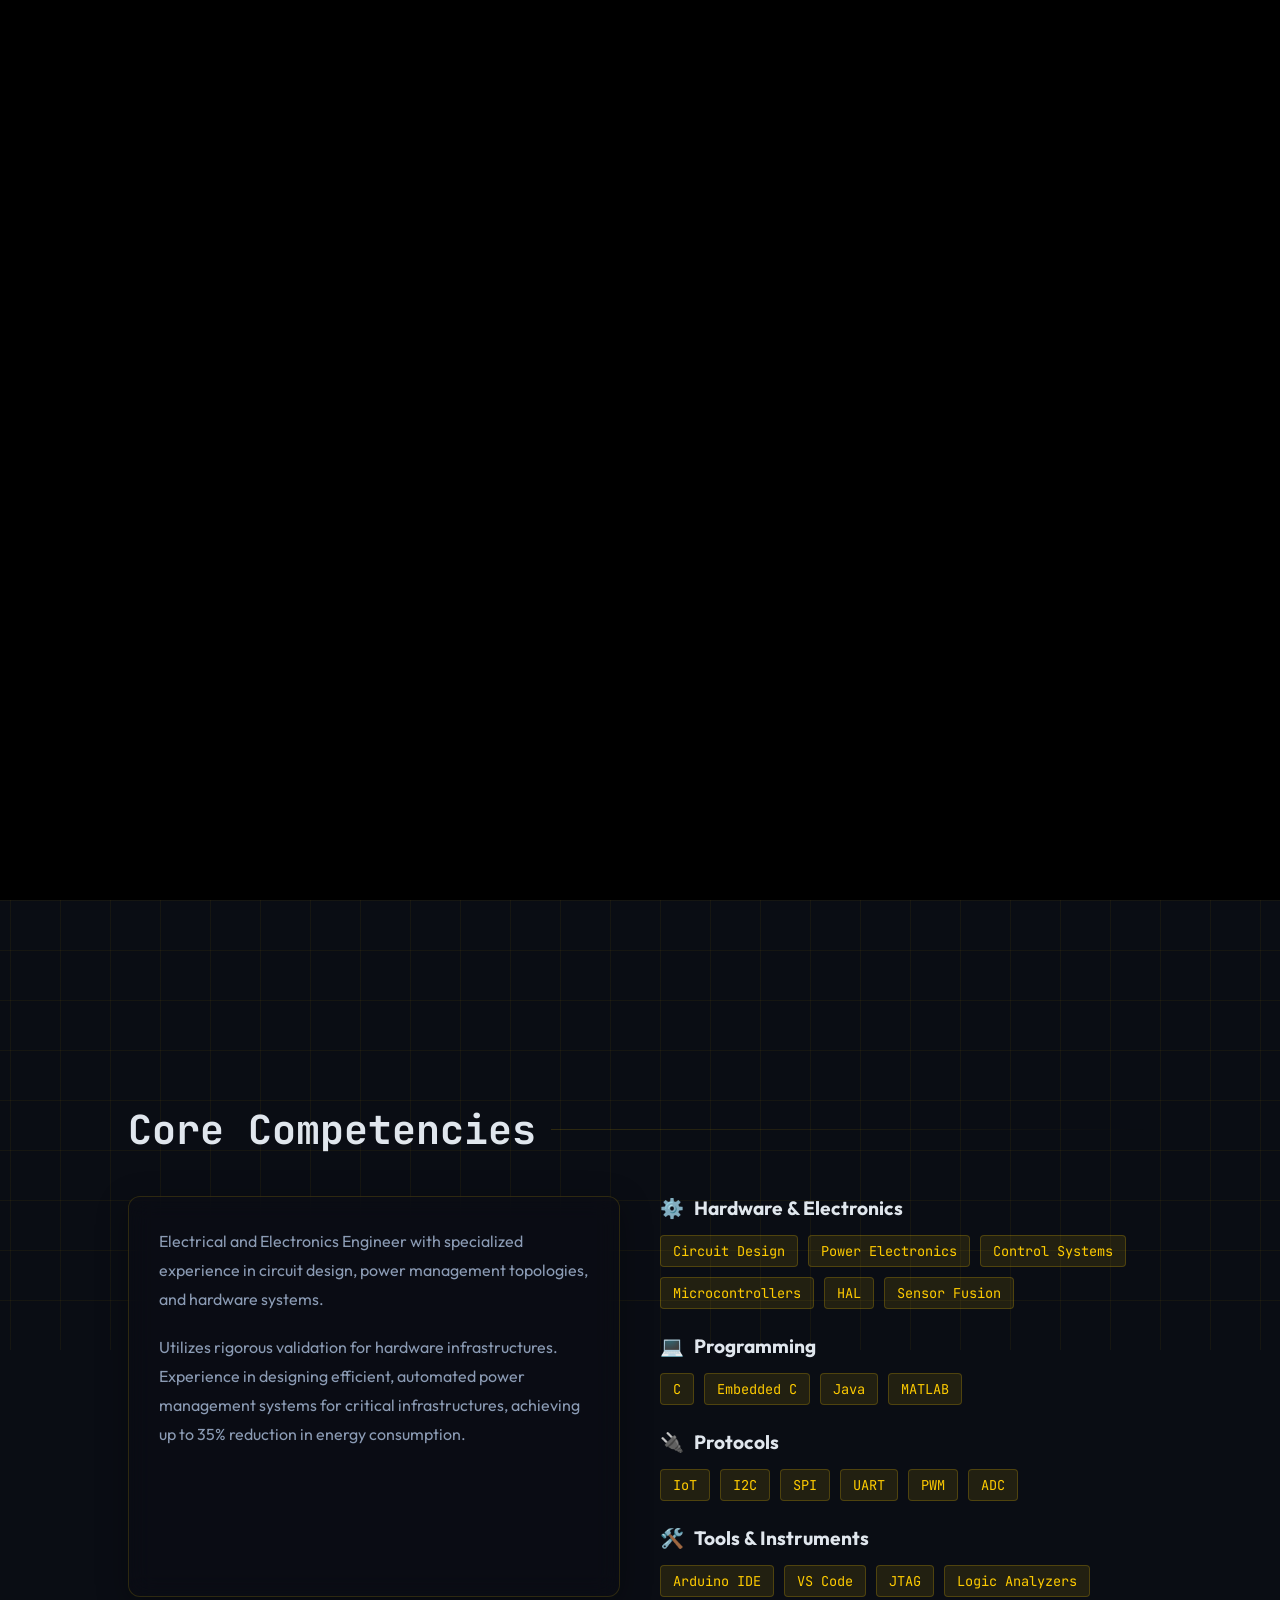
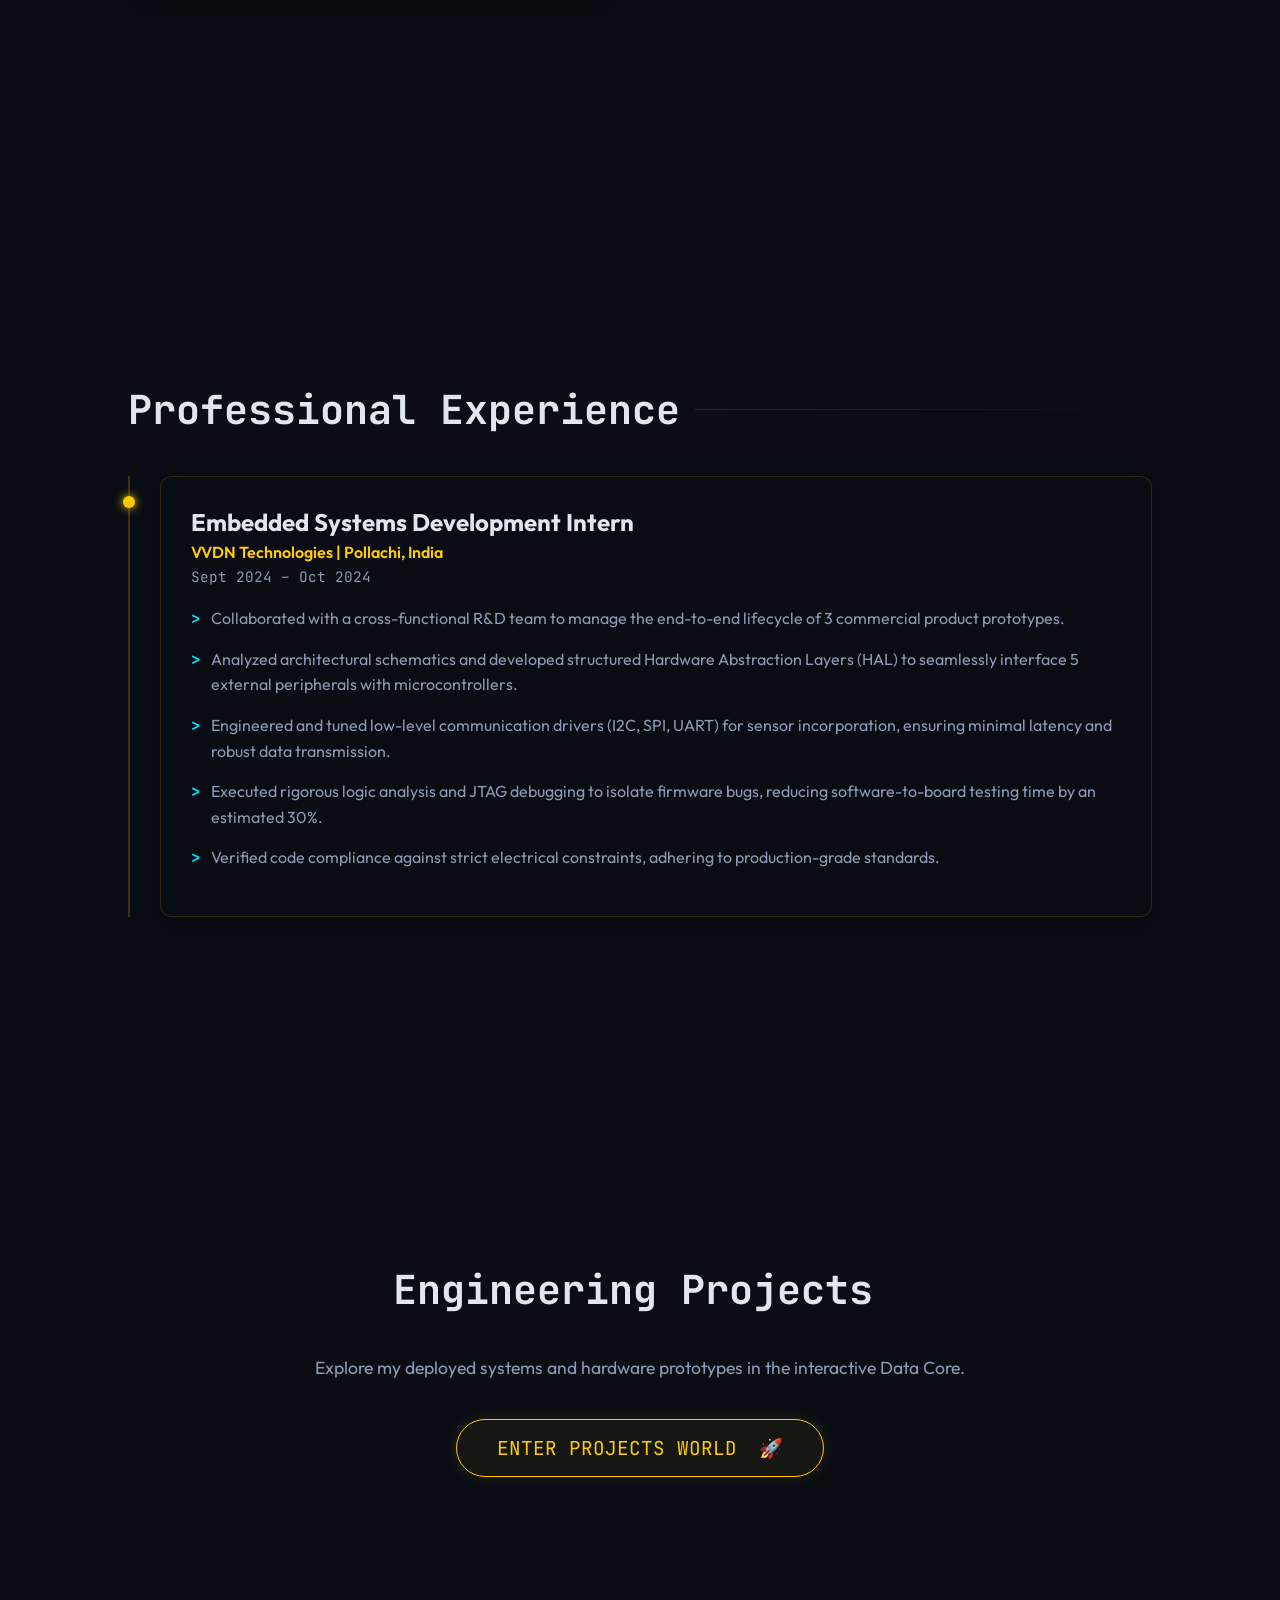
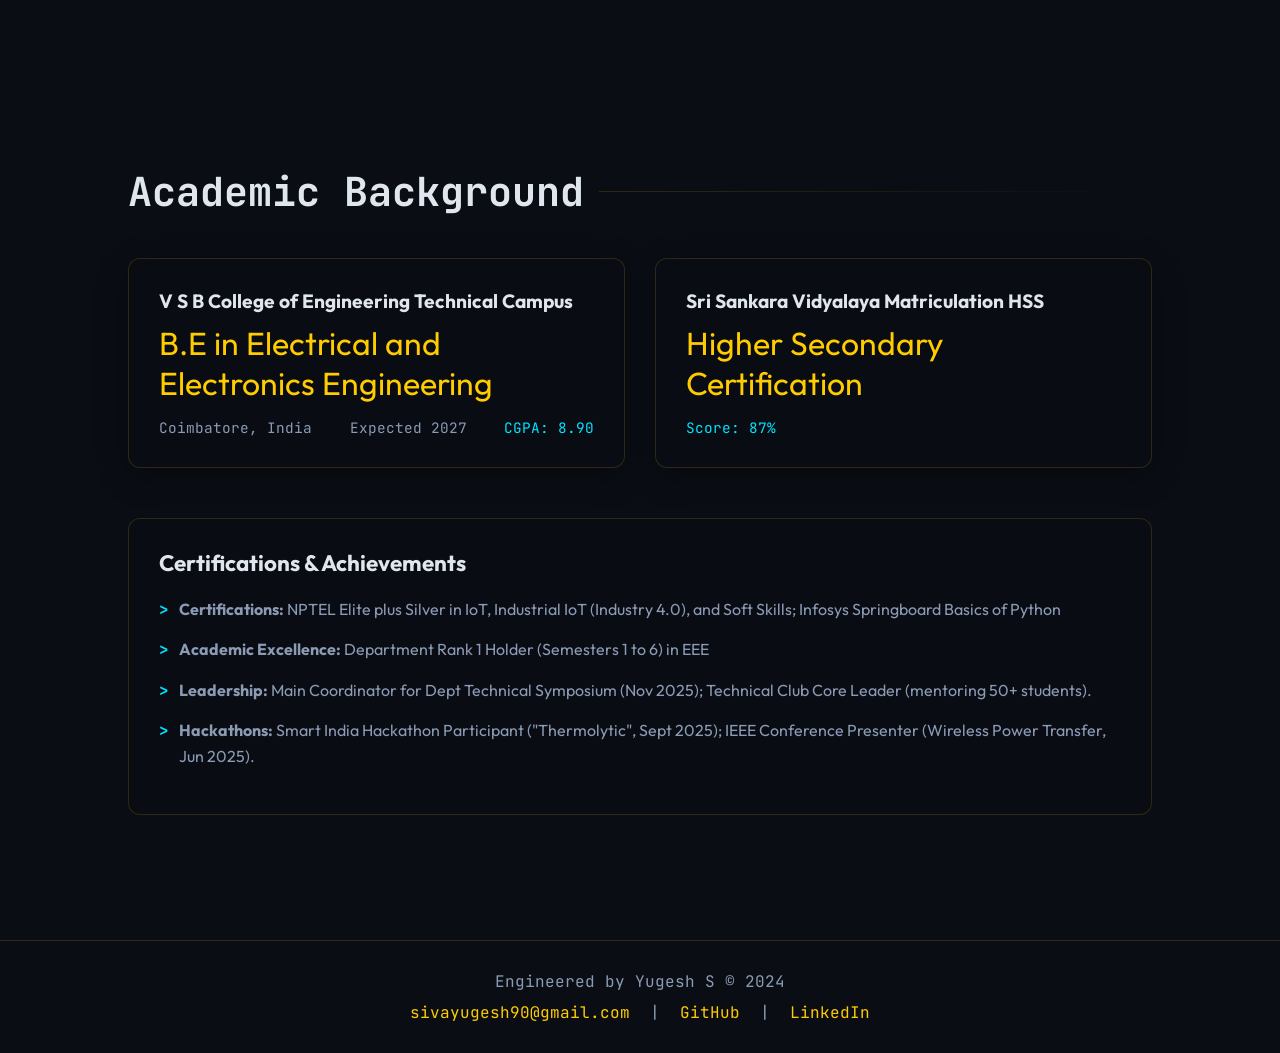
==== index.html @ d33f3fde "Add files via upload" ====
<!DOCTYPE html>
<html lang="en">
<head>
    <meta charset="UTF-8">
    <meta name="viewport" content="width=device-width, initial-scale=1.0">
    <title>Yugesh S | Electrical and Electronics Engineer</title>
    <meta name="description" content="Portfolio of Yugesh S, Electrical and Electronics Engineer specializing in power systems, hardware analysis, and sensor fusion.">
    <link rel="preconnect" href="https://fonts.googleapis.com">
    <link rel="preconnect" href="https://fonts.gstatic.com" crossorigin>
    <link href="https://fonts.googleapis.com/css2?family=Outfit:wght@300;400;600;800&family=JetBrains+Mono:wght@400;700&display=swap" rel="stylesheet">
    <link rel="stylesheet" href="styles.css">
</head>
<body>
    <!-- Cinematic Intro Sequence -->
    <div id="intro-overlay">
        <div class="crt-line"></div>
        <div class="crt-content">
            <div class="intro-glitch" data-text="YUGESH S">YUGESH S</div>
            <div class="intro-sub">ELECTRICAL & ELECTRONICS ENGINEER</div>
        </div>
        <div class="flash-bang"></div>
    </div>
    
    <!-- Quantum Spray Transition Canvas -->
    <canvas id="transition-canvas" style="position:fixed; top:0; left:0; width:100%; height:100%; z-index:999998; pointer-events:none; opacity:0; transition:opacity 0.5s ease;"></canvas>

    <!-- Projects World SPA (Hidden by default) -->
    <div id="projects-world" style="display: none; position: fixed; top: 0; left: 0; width: 100vw; height: 100vh; z-index: 999999; opacity: 0; transition: opacity 1s ease;">
        <a href="#" class="back-btn" id="return-btn">
            <svg width="24" height="24" viewBox="0 0 24 24" fill="none" stroke="currentColor" stroke-width="2" stroke-linecap="round" stroke-linejoin="round"><path d="M19 12H5M12 19l-7-7 7-7"/></svg>
            RETURN TO BASE
        </a>

        <h1 class="projects-world-title">DATA CORE</h1>

        <div class="carousel-container" id="projects-carousel">
            
            <!-- Project 1 -->
            <div class="glass-card carousel-item" data-tilt>
                <div class="project-content">
                    <div class="project-header">
                        <span class="project-date">Oct 2025</span>
                        <h3>Smart Stick and Glasses for Visually Impaired</h3>
                        <a href="https://github.com/Yugesh-S/Smart-Glasses-and-Stick-for-the-Visually-Impaired" target="_blank" class="repo-link">Access Database</a>
                    </div>
                    <p>A low-latency assistive mobility IoT system designed to eliminate physical navigation hazards.</p>
                    <ul class="terminal-list">
                        <li>Utilized ATmega328P microcontroller for core processing.</li>
                        <li>Configured 4 HC-SR04 ultrasonic sensors with haptic vibration networks via PWM.</li>
                        <li>Achieved 2cm-200cm detection range with &lt;50ms processing response.</li>
                    </ul>
                    <div class="project-tech">
                        <span>ATmega328P</span><span>IoT</span><span>PWM</span><span>HC-SR04</span>
                    </div>
                </div>
            </div>

            <!-- Project 2 -->
            <div class="glass-card carousel-item" data-tilt>
                <div class="project-content">
                    <div class="project-header">
                        <span class="project-date">Mar 2025</span>
                        <h3>Automated Environment-Responsive Street Lighting</h3>
                        <a href="https://github.com/Yugesh-S/LDR-based-Street-light" target="_blank" class="repo-link">Access Database</a>
                    </div>
                    <p>Intelligent power management framework mitigating municipal electrical waste.</p>
                    <ul class="terminal-list">
                        <li>Interfaced LDRs with onboard ADC for switching electromagnetic relays.</li>
                        <li>Eliminated static timer schedules, adapting to real-time ambient light.</li>
                        <li>Projected 35% reduction in grid power consumption by mitigating daytime standby drain.</li>
                    </ul>
                    <div class="project-tech">
                        <span>ADC</span><span>Relays</span><span>LDR</span><span>Power Mgmt</span>
                    </div>
                </div>
            </div>

            <!-- Project 3 -->
            <div class="glass-card carousel-item" data-tilt>
                <div class="project-content">
                    <div class="project-header">
                        <span class="project-date">Nov 2024</span>
                        <h3>Autonomous Fire Fighting Bot</h3>
                        <a href="https://github.com/Yugesh-S/Fire-Fighting-Bot" target="_blank" class="repo-link">Access Database</a>
                    </div>
                    <p>Safety-critical, autonomous mobile robotic vehicle optimized for immediate localized fire suppression.</p>
                    <ul class="terminal-list">
                        <li>Integrated IR flame tracking sensors and thermistors with L298N H-bridge.</li>
                        <li>Automated 5V DC water-pump system with a 95% navigation success rate.</li>
                        <li>Programmed path-correction algorithms for 5-second critical detection window.</li>
                    </ul>
                    <div class="project-tech">
                        <span>Sensor Fusion</span><span>IR Sensors</span><span>L298N</span><span>Robotics</span>
                    </div>
                </div>
            </div>

            <!-- Project 4 -->
            <div class="glass-card carousel-item" data-tilt>
                <div class="project-content">
                    <div class="project-header">
                        <span class="project-date">2024</span>
                        <h3>Line-Following Bot</h3>
                        <a href="https://github.com/Yugesh-S/Line-Following-Bot" target="_blank" class="repo-link">Access Database</a>
                    </div>
                    <p>An autonomous robot capable of detecting and following a line drawn on the floor using IR sensor arrays.</p>
                    <ul class="terminal-list">
                        <li>Processed IR sensor array data to maintain path alignment in real-time.</li>
                        <li>Integrated motor driver logic to control differential drive steering.</li>
                    </ul>
                    <div class="project-tech">
                        <span>IR Sensors</span><span>L298N</span><span>Robotics</span><span>Control Logic</span>
                    </div>
                </div>
            </div>

            <!-- Project 5 -->
            <div class="glass-card carousel-item" data-tilt>
                <div class="project-content">
                    <div class="project-header">
                        <span class="project-date">2024</span>
                        <h3>Smart Irrigation System</h3>
                        <a href="https://github.com/Yugesh-S/Smart-Irrigation-System" target="_blank" class="repo-link">Access Database</a>
                    </div>
                    <p>An automated irrigation system that monitors soil moisture and controls water flow to optimize yield.</p>
                    <ul class="terminal-list">
                        <li>Interfaced soil moisture sensors with microcontrollers for data logging.</li>
                        <li>Automated water pump actuation via relays based on threshold logic.</li>
                    </ul>
                    <div class="project-tech">
                        <span>IoT</span><span>Soil Moisture</span><span>Relays</span><span>Automation</span>
                    </div>
                </div>
            </div>

        </div>

        <div class="scroll-indicator-projects">
            <span class="glitch-text-small">SCROLL TO BROWSE</span>
            <div class="mouse-icon">
                <div class="wheel-icon"></div>
            </div>
        </div>
    </div>

    <div class="cursor-glow"></div>
    
    <!-- Dynamic Background Grid & Particles -->
        <div class="bg-grid"></div>
        <canvas id="particle-canvas" class="hide-initially"></canvas>

    <!-- Scroll Progress Circuit Line -->
    <svg class="scroll-circuit" viewBox="0 0 100 1000" preserveAspectRatio="none">
        <path id="circuit-path" d="M 50,0 L 50,150 L 80,180 L 80,300 L 20,360 L 20,500 L 80,560 L 80,750 L 50,780 L 50,1000" />
    </svg>

    <nav class="navbar hide-initially">
        <div class="nav-logo">YS</div>
        <div class="nav-links">
            <a href="#hero" class="nav-link active">Home</a>
            <a href="#about" class="nav-link">About</a>
            <a href="#experience" class="nav-link">Experience</a>
            <a href="projects.html" class="nav-link" id="projects-nav-link">Projects</a>
            <a href="#education" class="nav-link">Education</a>
        </div>
    </nav>

    <main id="scroll-container">
        <!-- Hero Section -->
        <section id="hero" class="section hero-section">
            <div class="hero-content hide-initially">
                <div class="status-badge"><span class="pulse"></span> Grid Synchronized</div>
                <h1 class="glitch-text" data-text="YUGESH S">YUGESH S</h1>
                <h2 class="subtitle type-wrap">Electrical and Electronics Engineer</h2>
                <p class="hero-desc">Specializing in circuit design, power electronics, control systems, and automated hardware infrastructures.</p>
                <div class="hero-cta">
                    <button class="btn btn-primary" id="contact-btn" data-email="sivayugesh90@gmail.com">Copy Email Address</button>
                    <div class="social-links">
                        <a href="https://www.linkedin.com/in/yugesh-s-5b5b79280/" target="_blank" class="icon-link" aria-label="LinkedIn">
                            <svg viewBox="0 0 24 24" fill="currentColor"><path d="M19 0h-14c-2.761 0-5 2.239-5 5v14c0 2.761 2.239 5 5 5h14c2.762 0 5-2.239 5-5v-14c0-2.761-2.238-5-5-5zm-11 19h-3v-11h3v11zm-1.5-12.268c-.966 0-1.75-.79-1.75-1.764s.784-1.764 1.75-1.764 1.75.79 1.75 1.764-.783 1.764-1.75 1.764zm13.5 12.268h-3v-5.604c0-3.368-4-3.113-4 0v5.604h-3v-11h3v1.765c1.396-2.586 7-2.777 7 2.476v6.759z"/></svg>
                        </a>
                        <a href="https://github.com/Yugesh-S" target="_blank" class="icon-link" aria-label="GitHub">
                            <svg viewBox="0 0 24 24" fill="currentColor"><path d="M12 0c-6.626 0-12 5.373-12 12 0 5.302 3.438 9.8 8.207 11.387.599.111.793-.261.793-.577v-2.234c-3.338.726-4.033-1.416-4.033-1.416-.546-1.387-1.333-1.756-1.333-1.756-1.089-.745.083-.729.083-.729 1.205.084 1.839 1.237 1.839 1.237 1.07 1.834 2.807 1.304 3.492.997.107-.775.418-1.305.762-1.604-2.665-.305-5.467-1.334-5.467-5.931 0-1.311.469-2.381 1.236-3.221-.124-.303-.535-1.524.117-3.176 0 0 1.008-.322 3.301 1.23.957-.266 1.983-.399 3.003-.404 1.02.005 2.047.138 3.006.404 2.291-1.552 3.297-1.23 3.297-1.23.653 1.653.242 2.874.118 3.176.77.84 1.235 1.911 1.235 3.221 0 4.609-2.807 5.624-5.479 5.921.43.372.823 1.102.823 2.222v3.293c0 .319.192.694.801.576 4.765-1.589 8.199-6.086 8.199-11.386 0-6.627-5.373-12-12-12z"/></svg>
                        </a>
                    </div>
                </div>
            </div>
        </section>

        <!-- About & Skills Section -->
        <section id="about" class="section">
            <h2 class="section-title reveal">Core Competencies</h2>
            <div class="about-grid">
                <div class="glass-card about-text reveal">
                    <p>Electrical and Electronics Engineer with specialized experience in circuit design, power management topologies, and hardware systems.</p>
                    <p>Utilizes rigorous validation for hardware infrastructures. Experience in designing efficient, automated power management systems for critical infrastructures, achieving up to 35% reduction in energy consumption.</p>
                </div>
                
                <div class="skills-container reveal">
                    <div class="skill-category">
                        <h3><span class="icon">⚙️</span> Hardware & Electronics</h3>
                        <div class="tags">
                            <span>Circuit Design</span><span>Power Electronics</span><span>Control Systems</span><span>Microcontrollers</span><span>HAL</span><span>Sensor Fusion</span>
                        </div>
                    </div>
                    <div class="skill-category">
                        <h3><span class="icon">💻</span> Programming</h3>
                        <div class="tags">
                            <span>C</span><span>Embedded C</span><span>Java</span><span>MATLAB</span>
                        </div>
                    </div>
                    <div class="skill-category">
                        <h3><span class="icon">🔌</span> Protocols</h3>
                        <div class="tags">
                            <span>IoT</span><span>I2C</span><span>SPI</span><span>UART</span><span>PWM</span><span>ADC</span>
                        </div>
                    </div>
                    <div class="skill-category">
                        <h3><span class="icon">🛠️</span> Tools & Instruments</h3>
                        <div class="tags">
                            <span>Arduino IDE</span><span>VS Code</span><span>JTAG</span><span>Logic Analyzers</span>
                        </div>
                    </div>
                </div>
            </div>
        </section>

        <!-- Experience Section -->
        <section id="experience" class="section">
            <h2 class="section-title reveal">Professional Experience</h2>
            <div class="timeline reveal">
                <div class="timeline-item">
                    <div class="timeline-dot"></div>
                    <div class="glass-card experience-card">
                        <div class="exp-header">
                            <h3>Embedded Systems Development Intern</h3>
                            <span class="company">VVDN Technologies | Pollachi, India</span>
                            <span class="date">Sept 2024 – Oct 2024</span>
                        </div>
                        <ul class="terminal-list">
                            <li>Collaborated with a cross-functional R&D team to manage the end-to-end lifecycle of 3 commercial product prototypes.</li>
                            <li>Analyzed architectural schematics and developed structured Hardware Abstraction Layers (HAL) to seamlessly interface 5 external peripherals with microcontrollers.</li>
                            <li>Engineered and tuned low-level communication drivers (I2C, SPI, UART) for sensor incorporation, ensuring minimal latency and robust data transmission.</li>
                            <li>Executed rigorous logic analysis and JTAG debugging to isolate firmware bugs, reducing software-to-board testing time by an estimated 30%.</li>
                            <li>Verified code compliance against strict electrical constraints, adhering to production-grade standards.</li>
                        </ul>
                    </div>
                </div>
            </div>
        </section>

        <!-- Portal to Projects -->
        <section id="projects-portal" class="section" style="align-items: center; text-align: center; min-height: 60vh;">
            <h2 class="section-title reveal" style="justify-content: center;">Engineering Projects</h2>
            <p class="reveal" style="color: var(--text-secondary); margin-bottom: 40px; font-size: 1.1rem;">
                Explore my deployed systems and hardware prototypes in the interactive Data Core.
            </p>
            <a href="projects.html" class="btn-primary reveal enter-world-btn" style="font-size: 1.2rem; padding: 15px 40px; border-radius: 50px;">
                ENTER PROJECTS WORLD <span style="margin-left: 10px;">🚀</span>
            </a>
        </section>

        <!-- Education Section -->
        <section id="education" class="section">
            <h2 class="section-title reveal">Academic Background</h2>
            <div class="education-container reveal">
                
                <div class="glass-card edu-card">
                    <h3>V S B College of Engineering Technical Campus</h3>
                    <p class="subtitle">B.E in Electrical and Electronics Engineering</p>
                    <div class="edu-meta">
                        <span>Coimbatore, India</span>
                        <span>Expected 2027</span>
                        <span class="highlight">CGPA: 8.90</span>
                    </div>
                </div>

                <div class="glass-card edu-card">
                    <h3>Sri Sankara Vidyalaya Matriculation HSS</h3>
                    <p class="subtitle">Higher Secondary Certification</p>
                    <div class="edu-meta">
                        <span class="highlight">Score: 87%</span>
                    </div>
                </div>

                <div class="achievements mt-4">
                    <h3>Certifications & Achievements</h3>
                    <ul class="terminal-list">
                        <li><strong>Certifications:</strong> NPTEL Elite plus Silver in IoT, Industrial IoT (Industry 4.0), and Soft Skills; Infosys Springboard Basics of Python</li>
                        <li><strong>Academic Excellence:</strong> Department Rank 1 Holder (Semesters 1 to 6) in EEE</li>
                        <li><strong>Leadership:</strong> Main Coordinator for Dept Technical Symposium (Nov 2025); Technical Club Core Leader (mentoring 50+ students).</li>
                        <li><strong>Hackathons:</strong> Smart India Hackathon Participant ("Thermolytic", Sept 2025); IEEE Conference Presenter (Wireless Power Transfer, Jun 2025).</li>
                    </ul>
                </div>
            </div>
        </section>
        
        <footer>
            <p>Engineered by Yugesh S &copy; 2024</p>
            <div class="footer-links">
                <a href="mailto:sivayugesh90@gmail.com" class="email-link">sivayugesh90@gmail.com</a> | 
                <a href="https://github.com/Yugesh-S" target="_blank">GitHub</a> | 
                <a href="https://www.linkedin.com/in/yugesh-s-5b5b79280/" target="_blank">LinkedIn</a>
            </div>
        </footer>
    </main>
    <script src="script.js"></script>
</body>
</html>
---- styles.css ----
:root {
    --bg-color: #0a0d14;
    --text-primary: #e0e6ed;
    --text-secondary: #8b9bb4;
    --accent-cyan: #ffcc00; /* High Voltage Yellow */
    --accent-green: #00e5ff; /* Electric Arc Blue */
    --glass-bg: rgba(10, 13, 20, 0.6);
    --glass-border: rgba(255, 204, 0, 0.15);
    
    --font-main: 'Outfit', sans-serif;
    --font-mono: 'JetBrains Mono', monospace;
}

/* Cinematic CRT/Flash Intro */

#intro-overlay {
    position: fixed;
    top: 0;
    left: 0;
    width: 100%;
    height: 100vh;
    background-color: #000;
    z-index: 10000;
    display: flex;
    justify-content: center;
    align-items: center;
    overflow: hidden;
}

.crt-line {
    position: absolute;
    width: 2px;
    height: 0%;
    background: var(--accent-cyan);
    box-shadow: 0 0 20px var(--accent-cyan);
    animation: drawLine 0.7s cubic-bezier(0.8, 0, 0.2, 1) forwards;
}

@keyframes drawLine {
    0% { height: 0%; opacity: 1; }
    50% { height: 100%; opacity: 1; transform: scaleY(1); }
    100% { height: 100%; opacity: 0; transform: scaleX(800); }
}

.crt-content {
    opacity: 0;
    text-align: center;
    animation: revealContent 0.1s 0.65s forwards;
}

@keyframes revealContent {
    to { opacity: 1; }
}

.intro-glitch {
    font-family: var(--font-mono);
    font-size: 5rem;
    font-weight: 800;
    color: var(--text-primary);
    position: relative;
    letter-spacing: 5px;
    text-shadow: 2px 0 var(--accent-cyan), -2px 0 var(--accent-green);
    animation: cinematicExpand 1.5s 1.5s forwards;
}

.intro-sub {
    font-family: var(--font-mono);
    color: var(--accent-green);
    margin-top: 15px;
    letter-spacing: 5px;
    font-size: 1.2rem;
    animation: cinematicExpandSub 1.5s 1.5s forwards;
}

@keyframes cinematicExpand {
    to { letter-spacing: 60px; opacity: 0; filter: blur(20px); transform: scale(2); }
}

@keyframes cinematicExpandSub {
    to { letter-spacing: 20px; opacity: 0; filter: blur(10px); }
}

.flash-bang {
    position: absolute;
    top: 0;
    left: 0;
    width: 100%;
    height: 100%;
    background: #fff;
    opacity: 0;
    pointer-events: none;
    animation: flashBang 1.5s 2.7s forwards;
}

@keyframes flashBang {
    0% { opacity: 0; }
    15% { opacity: 1; }
    100% { opacity: 0; }
}

/* Staggered Entry for elements */
.hide-initially {
    opacity: 0;
    transform: translateY(20px);
}

.nav-enter {
    animation: dropDown 1s cubic-bezier(0.16, 1, 0.3, 1) forwards;
}

.hero-enter {
    animation: fadeUp 1.2s cubic-bezier(0.16, 1, 0.3, 1) 0.3s forwards;
}

.canvas-enter {
    animation: fadeIn 2s ease forwards;
}

@keyframes dropDown {
    from { opacity: 0; transform: translate(-50%, -30px); }
    to { opacity: 1; transform: translate(-50%, 0); }
}

@keyframes fadeUp {
    from { opacity: 0; transform: translateY(30px); }
    to { opacity: 1; transform: translateY(0); }
}

@keyframes fadeIn {
    from { opacity: 0; transform: translateY(20px); }
    to { opacity: 1; transform: translateY(0); }
}

/* Space Zoom Transition */
body.entering-space {
    overflow: hidden;
}

#particle-canvas.zoom-in {
    transform-origin: center center;
    animation: constellationZoom 1.5s cubic-bezier(0.7, 0, 0.1, 1) forwards;
}

#scroll-container.fade-out {
    animation: fadeContent 0.5s ease forwards;
}

@keyframes constellationZoom {
    0% { transform: scale(1); opacity: 1; }
    50% { opacity: 1; }
    100% { transform: scale(30); opacity: 0; }
}

@keyframes fadeContent {
    to { opacity: 0; filter: blur(20px); transform: scale(0.9); }
}

* {
    margin: 0;
    padding: 0;
    box-sizing: border-box;
}

html {
    scroll-behavior: smooth;
    background-color: var(--bg-color);
    color: var(--text-primary);
    font-family: var(--font-main);
    overflow-x: hidden;
}

body {
    overflow-x: hidden;
    position: relative;
}

/* Custom Cursor */
.cursor-glow {
    position: fixed;
    top: 0;
    left: 0;
    width: 400px;
    height: 400px;
    background: radial-gradient(circle, rgba(255, 204, 0, 0.15) 0%, rgba(0,0,0,0) 70%);
    border-radius: 50%;
    transform: translate(-50%, -50%);
    pointer-events: none;
    z-index: 9999;
    transition: width 0.3s, height 0.3s;
}

.mouse-spark {
    position: fixed;
    width: 3px;
    height: 3px;
    background: var(--accent-cyan);
    border-radius: 50%;
    pointer-events: none;
    z-index: 9998;
    box-shadow: 0 0 10px var(--accent-cyan);
    animation: sparkFade 0.6s ease-out forwards;
}

@keyframes sparkFade {
    0% { opacity: 1; transform: scale(1) translate(0, 0); }
    100% { opacity: 0; transform: scale(0) translate(calc(var(--rx, 0) * 30px), calc(var(--ry, 0) * 30px)); }
}

/* Background Grid & Particles */
.bg-grid {
    position: fixed;
    top: -50%;
    left: -50%;
    width: 200%;
    height: 200%;
    background-image: 
        linear-gradient(rgba(255, 204, 0, 0.05) 1px, transparent 1px),
        linear-gradient(90deg, rgba(255, 204, 0, 0.05) 1px, transparent 1px);
    background-size: 50px 50px;
    z-index: -2;
    pointer-events: none;
    transform-origin: center;
}

#particle-canvas {
    position: fixed;
    top: 0;
    left: 0;
    width: 100%;
    height: 100%;
    z-index: -1;
    pointer-events: none;
}

/* Scroll Circuit */
.scroll-circuit {
    position: fixed;
    top: 0;
    left: 20px;
    width: 100px;
    height: 100vh;
    z-index: 10;
    pointer-events: none;
    opacity: 0.5;
}

#circuit-path {
    fill: none;
    stroke: var(--accent-cyan);
    stroke-width: 2;
    stroke-linecap: square;
    filter: drop-shadow(0 0 5px var(--accent-cyan));
    /* Stroke dash array/offset managed by JS */
}

/* Navigation */
.navbar {
    position: fixed;
    top: 20px;
    left: 50%;
    transform: translateX(-50%);
    width: max-content;
    padding: 12px 30px;
    display: flex;
    align-items: center;
    gap: 50px;
    z-index: 100;
    background: var(--glass-bg);
    backdrop-filter: blur(15px);
    -webkit-backdrop-filter: blur(15px);
    border: 1px solid var(--glass-border);
    border-radius: 50px;
    box-shadow: 0 10px 30px rgba(0, 0, 0, 0.5);
}

.nav-logo {
    font-family: var(--font-mono);
    font-weight: 700;
    font-size: 1.5rem;
    color: var(--accent-cyan);
    text-shadow: 0 0 10px rgba(255, 204, 0, 0.5);
    letter-spacing: 2px;
}

.nav-links {
    display: flex;
    gap: 15px;
}

.nav-link {
    color: var(--text-secondary);
    text-decoration: none;
    font-family: var(--font-mono);
    font-size: 0.9rem;
    transition: all 0.3s ease;
    padding: 8px 16px;
    border-radius: 20px;
}

.nav-link:hover, .nav-link.active {
    color: #000;
    background-color: var(--accent-cyan);
    text-shadow: none;
    box-shadow: 0 0 15px rgba(255, 204, 0, 0.4);
}

/* Sections */
.section {
    min-height: 100vh;
    padding: 100px 10%;
    display: flex;
    flex-direction: column;
    justify-content: center;
    position: relative;
    z-index: 1;
}

.section-title {
    font-family: var(--font-mono);
    font-size: 2.5rem;
    color: var(--text-primary);
    margin-bottom: 40px;
    display: flex;
    align-items: center;
    gap: 15px;
}

.section-title::after {
    content: '';
    flex: 1;
    height: 1px;
    background: linear-gradient(90deg, var(--glass-border), transparent);
}

/* Hero */
.hero-section {
    padding-top: 150px;
}

.status-badge {
    display: inline-flex;
    align-items: center;
    gap: 10px;
    font-family: var(--font-mono);
    font-size: 0.85rem;
    color: var(--accent-green);
    background: rgba(0, 229, 255, 0.1);
    padding: 5px 15px;
    border-radius: 20px;
    border: 1px solid rgba(0, 229, 255, 0.3);
    margin-bottom: 20px;
}

.icon-link {
    color: var(--accent-cyan);
    width: 40px;
    height: 40px;
    display: inline-flex;
    align-items: center;
    justify-content: center;
    border-radius: 50%;
    border: 1px solid rgba(255, 204, 0, 0.2);
    transition: all 0.3s cubic-bezier(0.2, 0.8, 0.2, 1);
}

.pulse {
    width: 8px;
    height: 8px;
    background-color: var(--accent-green);
    border-radius: 50%;
    box-shadow: 0 0 10px var(--accent-green);
    animation: pulse-anim 1.5s infinite;
}

@keyframes pulse-anim {
    0% { transform: scale(1); opacity: 1; }
    50% { transform: scale(1.5); opacity: 0.5; }
    100% { transform: scale(1); opacity: 1; }
}

.glitch-text {
    font-size: 5rem;
    font-weight: 800;
    margin-bottom: 10px;
    position: relative;
    color: var(--text-primary);
}

/* simple glitch on hover */
.glitch-text:hover {
    animation: glitch-skew 0.3s cubic-bezier(0.25, 0.46, 0.45, 0.94) both infinite;
}

.subtitle {
    font-size: 2rem;
    color: var(--text-secondary);
    margin-bottom: 20px;
}

.hero-desc {
    max-width: 600px;
    font-size: 1.1rem;
    line-height: 1.6;
    margin-bottom: 40px;
    color: var(--text-secondary);
}

.hero-cta {
    display: flex;
    align-items: center;
    gap: 30px;
}

.btn-primary {
    display: inline-block;
    padding: 15px 30px;
    font-family: var(--font-mono);
    font-size: 1rem;
    color: var(--accent-cyan);
    text-decoration: none;
    background: rgba(255, 204, 0, 0.05);
    border: 1px solid var(--accent-cyan);
    position: relative;
    overflow: hidden;
    transition: all 0.3s cubic-bezier(0.2, 0.8, 0.2, 1);
    box-shadow: 0 0 15px rgba(255, 204, 0, 0.1);
}

.btn-primary:hover {
    background: rgba(255, 204, 0, 0.2);
    box-shadow: 0 0 25px rgba(255, 204, 0, 0.4);
    text-shadow: 0 0 5px var(--accent-cyan);
}

.social-links {
    display: flex;
    gap: 20px;
}

.icon-link {
    color: var(--text-secondary);
    width: 30px;
    height: 30px;
    transition: color 0.3s, transform 0.3s, filter 0.3s;
}

.icon-link:hover {
    color: var(--accent-cyan);
    transform: translateY(-3px);
    filter: drop-shadow(0 0 8px var(--accent-cyan));
}

/* Glass Card Global */
.glass-card {
    background: var(--glass-bg);
    backdrop-filter: blur(12px);
    border: 1px solid var(--glass-border);
    padding: 30px;
    border-radius: 12px;
    box-shadow: 0 8px 32px rgba(0, 0, 0, 0.3);
    transition: transform 0.3s, border-color 0.3s, box-shadow 0.3s;
}

.glass-card:hover {
    border-color: rgba(255, 204, 0, 0.4);
    box-shadow: 0 8px 32px rgba(255, 204, 0, 0.1);
    transform: translateY(-5px);
}

/* Terminal List style */
.terminal-list {
    list-style: none;
    padding-left: 20px;
}

.terminal-list li {
    position: relative;
    margin-bottom: 15px;
    line-height: 1.6;
    color: var(--text-secondary);
}

.terminal-list li::before {
    content: '>';
    position: absolute;
    left: -20px;
    color: var(--accent-green);
    font-family: var(--font-mono);
    font-weight: bold;
}

.terminal-list.small li {
    font-size: 0.95rem;
    margin-bottom: 10px;
}

/* About Section */
.about-grid {
    display: grid;
    grid-template-columns: 1fr 1fr;
    gap: 40px;
}

.about-text p {
    margin-bottom: 20px;
    line-height: 1.8;
    color: var(--text-secondary);
}

.skills-container {
    display: flex;
    flex-direction: column;
    gap: 25px;
}

.skill-category h3 {
    font-size: 1.2rem;
    margin-bottom: 15px;
    color: var(--text-primary);
    display: flex;
    align-items: center;
    gap: 10px;
}

.tags {
    display: flex;
    flex-wrap: wrap;
    gap: 10px;
}

.tags span {
    font-family: var(--font-mono);
    font-size: 0.85rem;
    padding: 6px 12px;
    background: rgba(255, 204, 0, 0.1);
    border: 1px solid rgba(255, 204, 0, 0.2);
    border-radius: 4px;
    color: var(--accent-cyan);
}

/* Experience */
.timeline {
    position: relative;
    padding-left: 30px;
    border-left: 2px solid rgba(255, 204, 0, 0.2);
}

.timeline-item {
    position: relative;
}

.timeline-dot {
    position: absolute;
    left: -37px;
    top: 20px;
    width: 12px;
    height: 12px;
    background: var(--accent-cyan);
    border-radius: 50%;
    box-shadow: 0 0 10px var(--accent-cyan);
}

.exp-header {
    margin-bottom: 20px;
}

.exp-header h3 {
    font-size: 1.5rem;
    color: var(--text-primary);
}

.exp-header .company {
    display: block;
    color: var(--accent-cyan);
    font-weight: 600;
    margin-top: 5px;
}

.exp-header .date {
    display: block;
    font-family: var(--font-mono);
    font-size: 0.9rem;
    color: var(--text-secondary);
    margin-top: 5px;
}

/* Projects */
.projects-grid {
    display: grid;
    grid-template-columns: repeat(auto-fit, minmax(300px, 1fr));
    gap: 30px;
}

.project-card {
    display: flex;
    flex-direction: column;
    justify-content: space-between;
    transform-style: preserve-3d;
    perspective: 1000px;
}

.project-header {
    margin-bottom: 15px;
}

.project-header h3 {
    font-size: 1.3rem;
    margin-bottom: 5px;
    color: var(--text-primary);
    transform: translateZ(20px);
}

.project-date {
    font-family: var(--font-mono);
    font-size: 0.85rem;
    color: var(--accent-cyan);
    display: block;
    margin-bottom: 5px;
    transform: translateZ(10px);
}

.repo-link {
    font-family: var(--font-mono);
    font-size: 0.8rem;
    color: var(--accent-green);
    text-decoration: none;
    border: 1px solid var(--accent-green);
    padding: 2px 6px;
    border-radius: 4px;
    display: inline-block;
    transition: 0.3s;
    transform: translateZ(15px);
}

.repo-link:hover {
    background: rgba(0, 229, 255, 0.1);
    box-shadow: 0 0 10px rgba(0, 229, 255, 0.3);
}

.project-content p {
    color: var(--text-secondary);
    margin-bottom: 15px;
    font-size: 0.95rem;
    transform: translateZ(15px);
}

.project-tech {
    display: flex;
    flex-wrap: wrap;
    gap: 8px;
    margin-top: 20px;
    transform: translateZ(10px);
}

.project-tech span {
    font-family: var(--font-mono);
    font-size: 0.8rem;
    color: var(--accent-green);
    background: rgba(0, 229, 255, 0.05);
    padding: 4px 8px;
    border-radius: 4px;
}

/* Education */
.education-container {
    display: grid;
    grid-template-columns: 1fr 1fr;
    gap: 30px;
}

.edu-card h3 {
    font-size: 1.2rem;
    color: var(--text-primary);
    margin-bottom: 10px;
}

.edu-card .subtitle {
    color: var(--accent-cyan);
    margin-bottom: 15px;
}

.edu-meta {
    display: flex;
    justify-content: space-between;
    font-family: var(--font-mono);
    font-size: 0.9rem;
    color: var(--text-secondary);
}

.edu-meta .highlight {
    color: var(--accent-green);
}

.achievements {
    grid-column: 1 / -1;
    background: var(--glass-bg);
    border: 1px solid var(--glass-border);
    padding: 30px;
    border-radius: 12px;
}

.achievements h3 {
    font-size: 1.4rem;
    margin-bottom: 20px;
    color: var(--text-primary);
}

.mt-4 {
    margin-top: 20px;
}

/* Reveal Animations */
.reveal {
    opacity: 0;
    transform: translateY(40px) scale(0.95);
    filter: blur(10px);
    transition: opacity 0.8s cubic-bezier(0.16, 1, 0.3, 1), 
                transform 0.8s cubic-bezier(0.16, 1, 0.3, 1),
                filter 0.8s cubic-bezier(0.16, 1, 0.3, 1);
}

.reveal.active {
    opacity: 1;
    transform: translateY(0) scale(1);
    filter: blur(0);
}

/* Stagger for grids */
.projects-grid .reveal:nth-child(2) { transition-delay: 0.1s; }
.projects-grid .reveal:nth-child(3) { transition-delay: 0.2s; }
.projects-grid .reveal:nth-child(4) { transition-delay: 0.3s; }
.projects-grid .reveal:nth-child(5) { transition-delay: 0.4s; }

.education-container .reveal:nth-child(2) { transition-delay: 0.15s; }
.education-container .reveal:nth-child(3) { transition-delay: 0.3s; }

/* Footer */
footer {
    text-align: center;
    padding: 30px;
    font-family: var(--font-mono);
    color: var(--text-secondary);
    border-top: 1px solid var(--glass-border);
    background: var(--bg-color);
}
.footer-links {
    margin-top: 10px;
}
.footer-links a {
    color: var(--accent-cyan);
    text-decoration: none;
    margin: 0 10px;
    transition: text-shadow 0.3s;
}
.footer-links a:hover {
    text-shadow: 0 0 8px var(--accent-cyan);
}

/* Responsive */
@media (max-width: 900px) {
    .about-grid {
        grid-template-columns: 1fr;
    }
    .education-container {
        grid-template-columns: 1fr;
    }
    .glitch-text {
        font-size: 3.5rem;
    }
    .scroll-circuit {
        display: none;
    }
}
@media (max-width: 600px) {
    .navbar {
        padding: 15px 20px;
        flex-direction: column;
        gap: 15px;
    }
    .glitch-text {
        font-size: 2.5rem;
    }
    .section {
        padding: 80px 5%;
    }
}

/* ========================================= */
/* PROJECTS WORLD (SPA Overlay)              */
/* ========================================= */

.projects-world-title {
    position: absolute;
    top: 40px;
    left: 50%;
    transform: translateX(-50%);
    font-family: var(--font-mono);
    color: var(--accent-cyan);
    font-size: 2rem;
    letter-spacing: 10px;
    text-shadow: 0 0 15px rgba(255, 204, 0, 0.5);
    z-index: 100;
    animation: glitch-skew 2s infinite linear alternate-reverse;
}

.back-btn {
    position: absolute;
    top: 30px;
    left: 30px;
    z-index: 1000;
    display: flex;
    align-items: center;
    gap: 10px;
    color: var(--accent-green);
    font-family: var(--font-mono);
    text-decoration: none;
    padding: 10px 20px;
    border: 1px solid var(--accent-green);
    border-radius: 30px;
    background: rgba(0, 229, 255, 0.1);
    backdrop-filter: blur(10px);
    transition: all 0.3s ease;
}

.back-btn:hover {
    background: var(--accent-green);
    color: #000;
    box-shadow: 0 0 20px var(--accent-green);
}

.carousel-container {
    display: flex;
    width: 100vw;
    height: 100vh;
    overflow-x: auto;
    overflow-y: hidden;
    scroll-snap-type: x mandatory;
    scroll-behavior: smooth;
    align-items: center;
    padding: 0;
}

.carousel-container::-webkit-scrollbar {
    display: none;
}

.carousel-item {
    flex: 0 0 80vw;
    scroll-snap-align: center;
    margin: 0 10vw;
    height: 75vh;
    opacity: 0.3;
    transform: scale(0.8);
    transition: all 0.6s cubic-bezier(0.16, 1, 0.3, 1);
}

.carousel-item:hover,
.carousel-item.in-view {
    opacity: 1;
    transform: scale(1);
    box-shadow: 0 0 50px rgba(0, 229, 255, 0.2);
    border-color: var(--accent-green);
}

.carousel-item .project-content {
    height: 100%;
    display: flex;
    flex-direction: column;
    justify-content: center;
    padding: 20px;
}

.carousel-item h3 {
    font-size: 2.5rem;
    color: var(--accent-green);
    margin-bottom: 20px;
}

.carousel-item p {
    font-size: 1.2rem;
    line-height: 1.8;
    margin-bottom: 30px;
}

.carousel-item .project-tech {
    margin-top: auto;
}

.carousel-item .project-tech span {
    font-size: 1rem;
    padding: 8px 15px;
    border: 1px solid var(--accent-cyan);
    color: var(--accent-cyan);
    background: rgba(255, 204, 0, 0.05);
}

.scroll-indicator-projects {
    position: absolute;
    bottom: 40px;
    left: 50%;
    transform: translateX(-50%);
    display: flex;
    flex-direction: column;
    align-items: center;
    gap: 15px;
    z-index: 100;
    pointer-events: none;
    opacity: 0.7;
    animation: pulse-indicator 2s infinite;
}

.glitch-text-small {
    font-family: var(--font-mono);
    color: var(--text-secondary);
    font-size: 0.8rem;
    letter-spacing: 4px;
}

.mouse-icon {
    width: 26px;
    height: 40px;
    border: 2px solid var(--accent-green);
    border-radius: 20px;
    position: relative;
    box-shadow: 0 0 10px rgba(0, 229, 255, 0.2);
}

.wheel-icon {
    width: 4px;
    height: 8px;
    background: var(--accent-green);
    border-radius: 2px;
    position: absolute;
    top: 6px;
    left: 50%;
    transform: translateX(-50%);
    animation: scroll-wheel 1.5s infinite;
    box-shadow: 0 0 5px var(--accent-green);
}

@keyframes scroll-wheel {
    0% { top: 6px; opacity: 1; }
    100% { top: 18px; opacity: 0; }
}

@keyframes pulse-indicator {
    0%, 100% { opacity: 0.5; }
    50% { opacity: 1; text-shadow: 0 0 10px rgba(0, 229, 255, 0.5); }
}
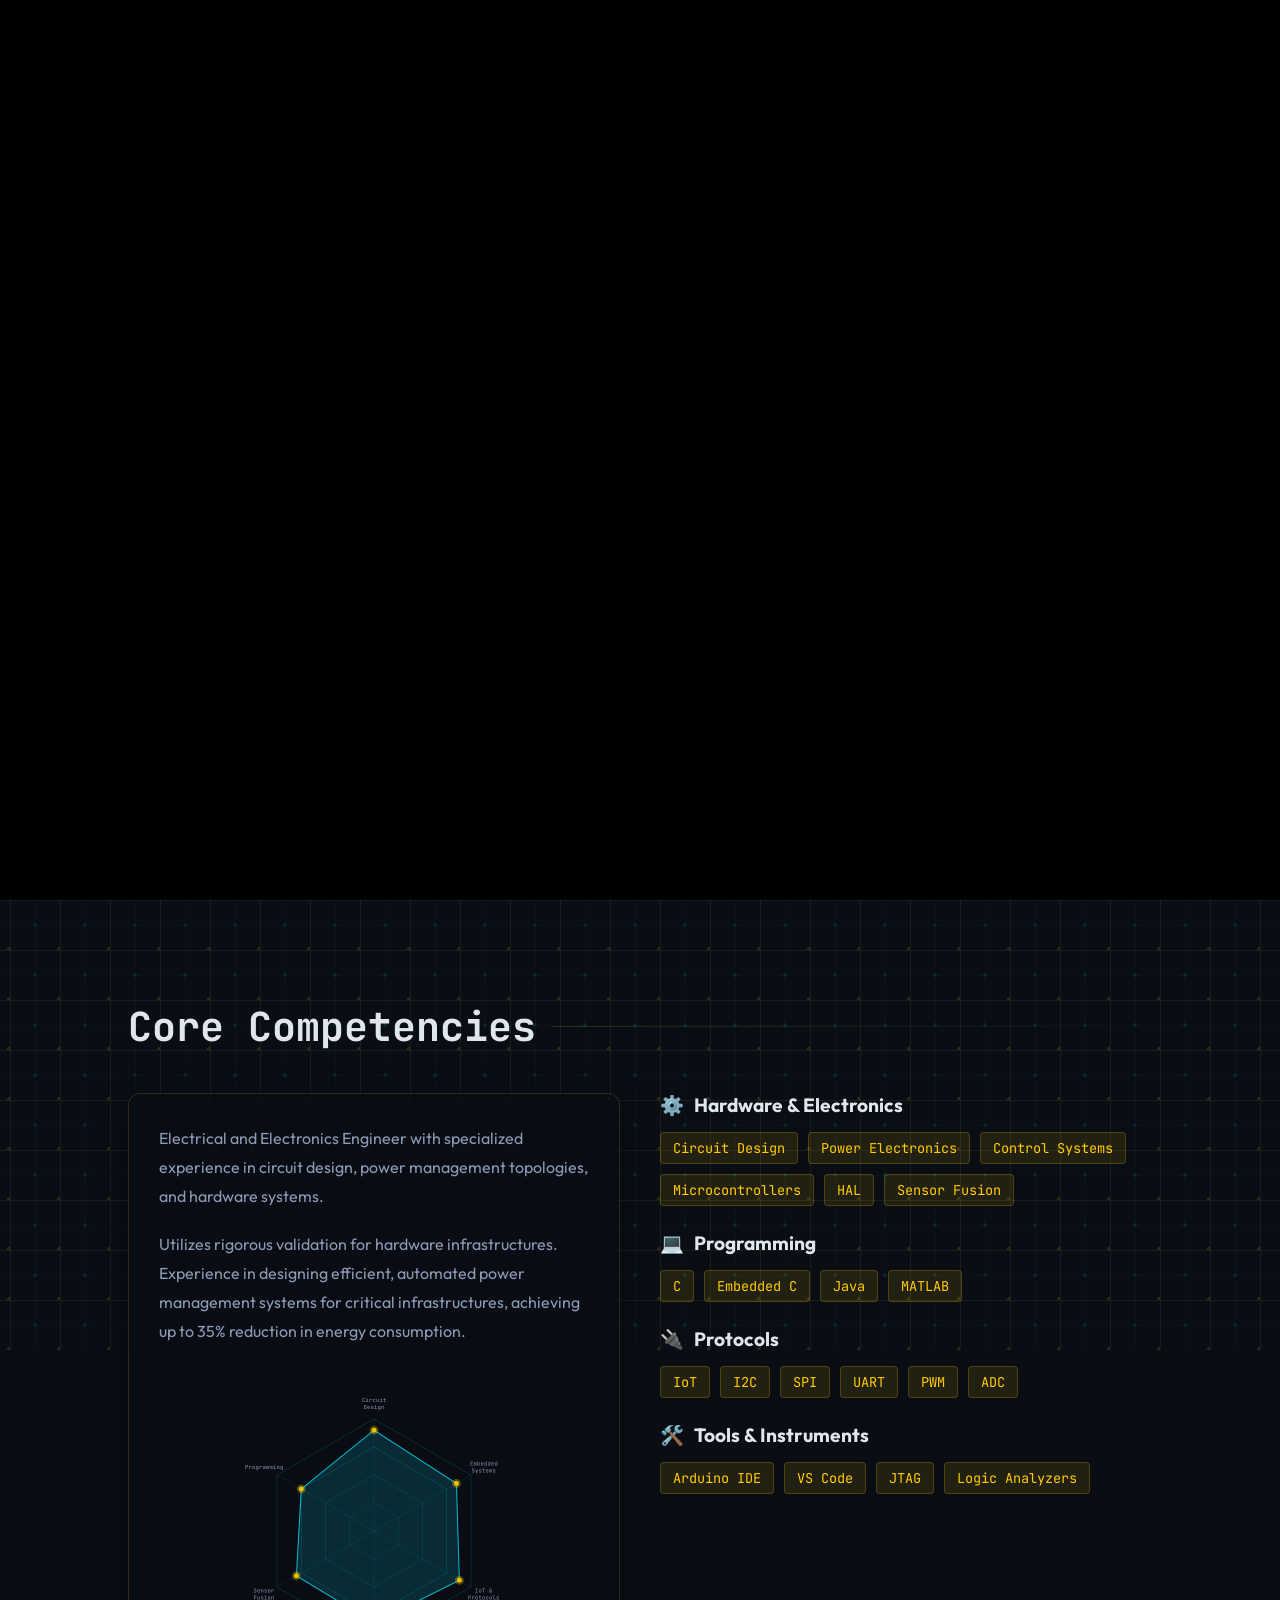
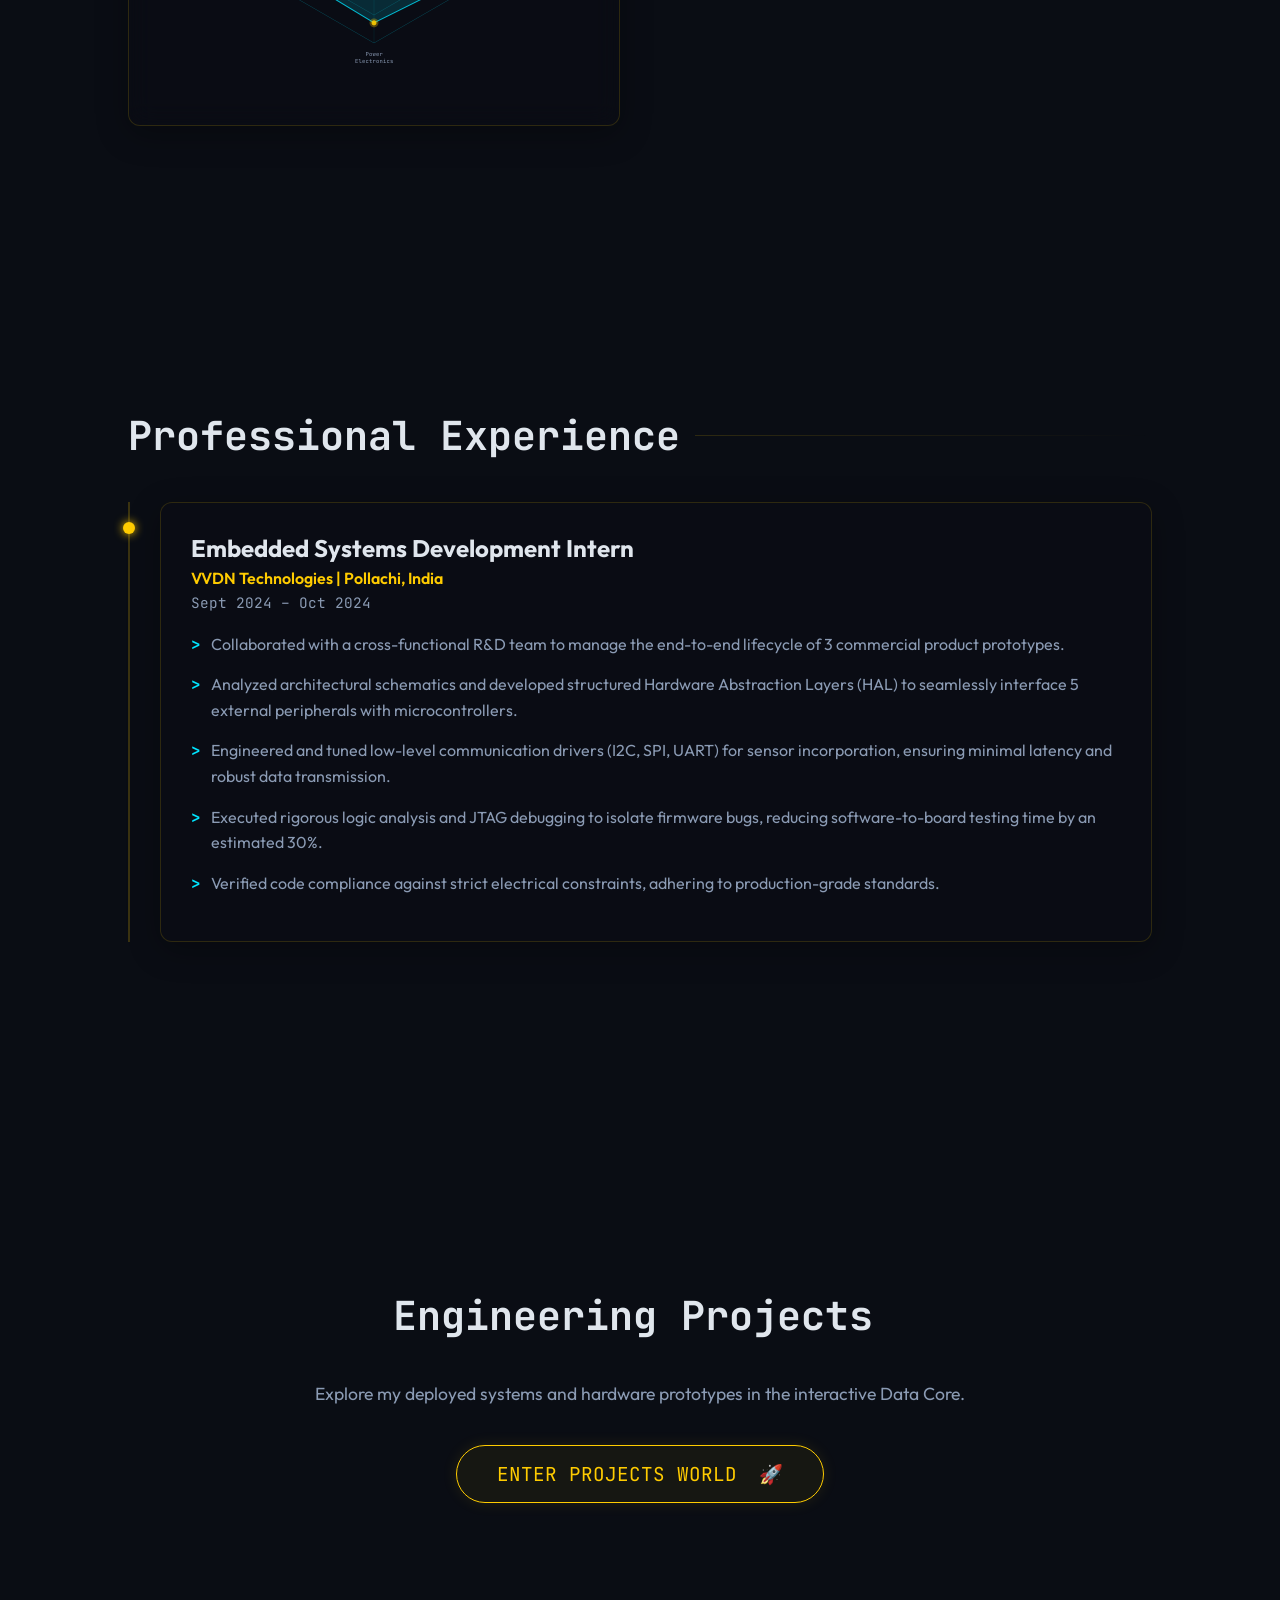
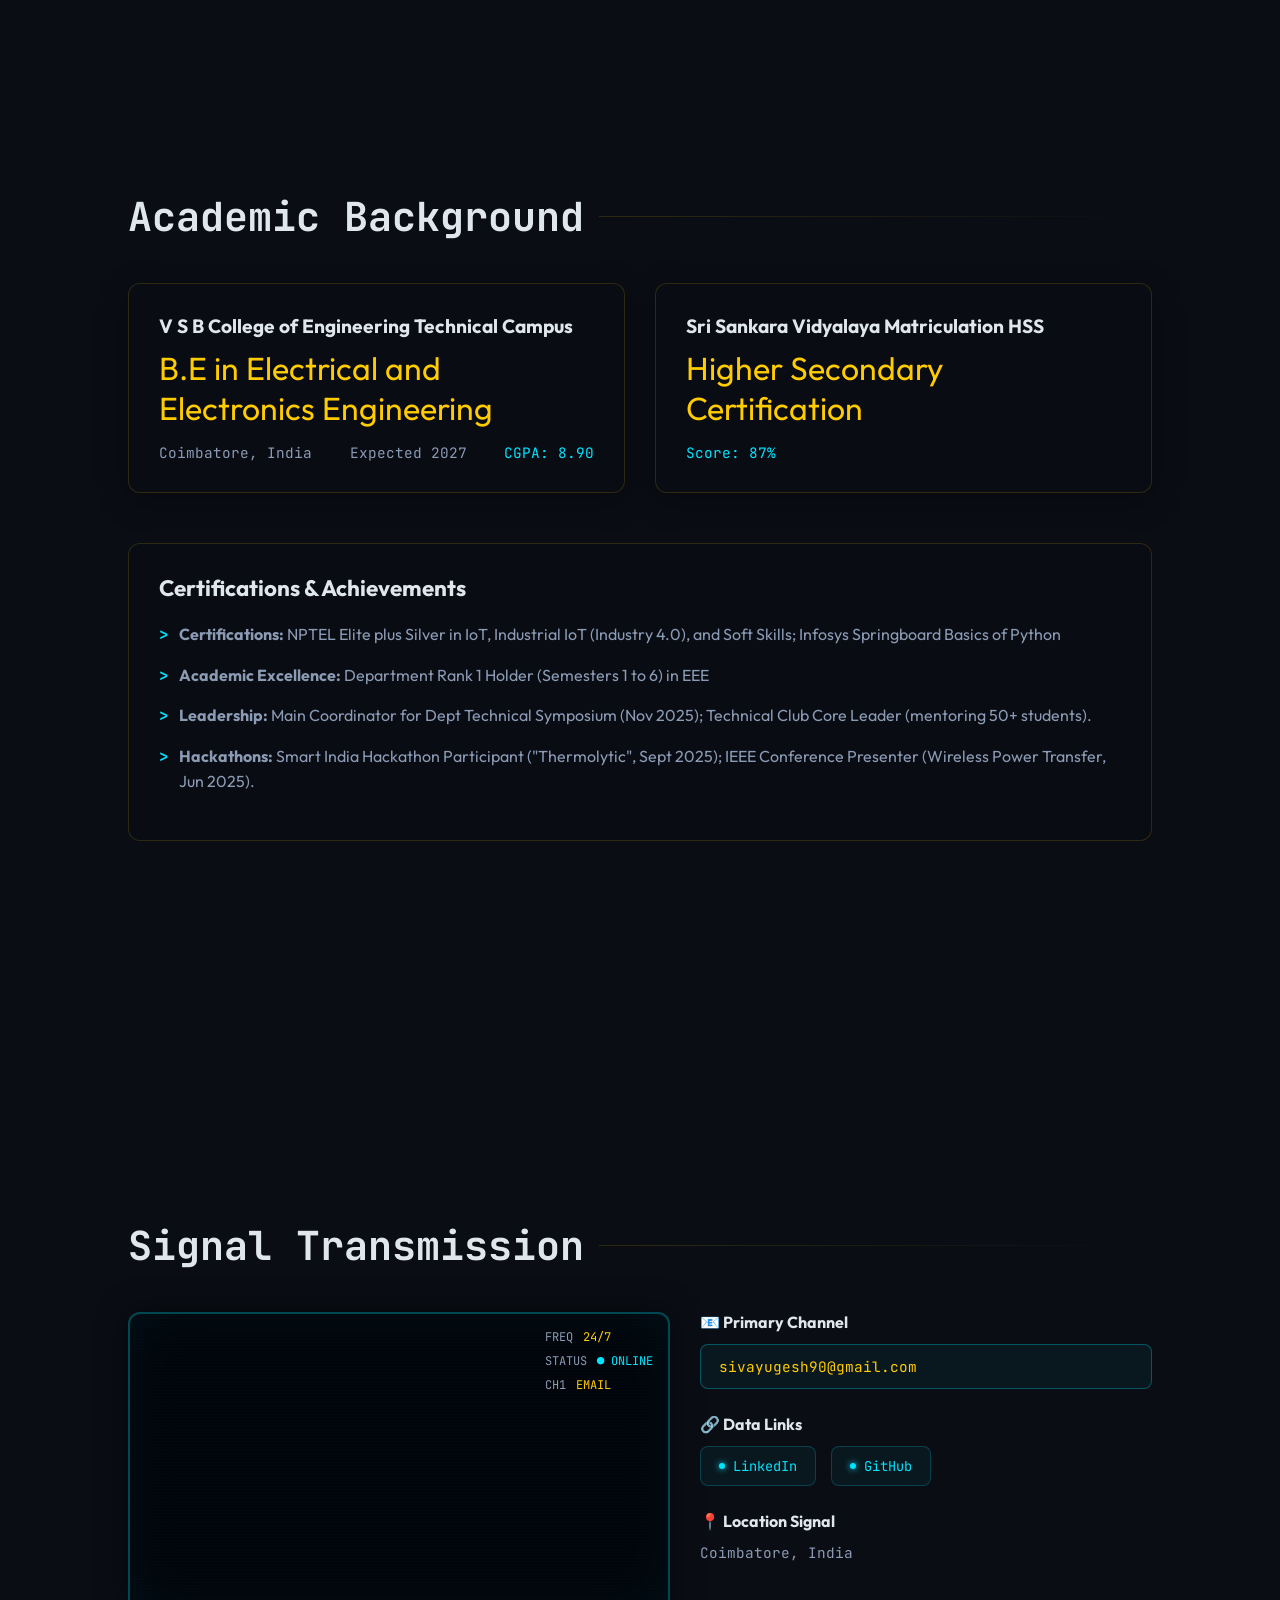
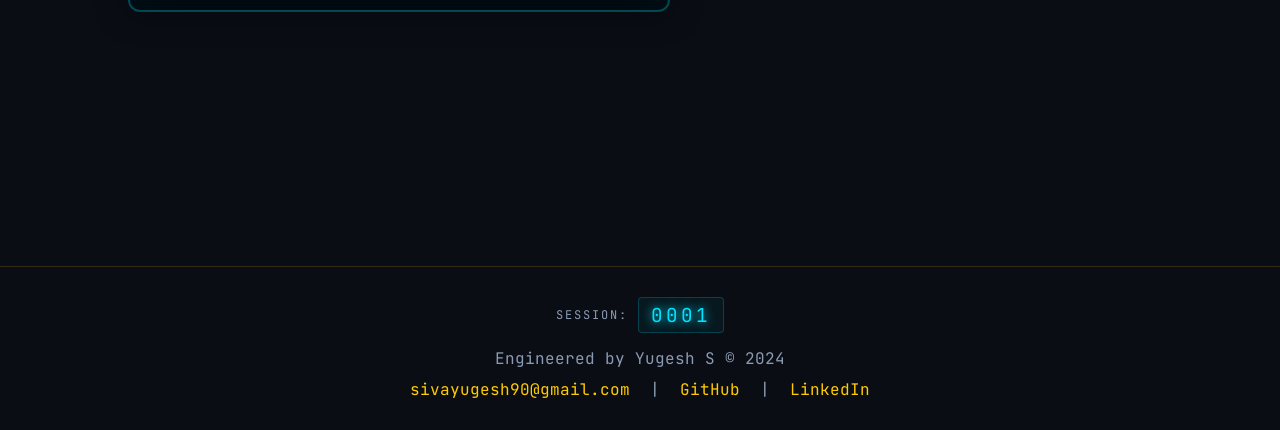
==== commit 6f727053: "Add files via upload" ====
--- a/index.html
+++ b/index.html
@@ -24,6 +24,9 @@
     <!-- Quantum Spray Transition Canvas -->
     <canvas id="transition-canvas" style="position:fixed; top:0; left:0; width:100%; height:100%; z-index:999998; pointer-events:none; opacity:0; transition:opacity 0.5s ease;"></canvas>
 
+    <!-- Matrix Rain Easter Egg Canvas -->
+    <canvas id="matrix-canvas" style="position:fixed; top:0; left:0; width:100%; height:100%; z-index:99999; pointer-events:none; display:none;"></canvas>
+
     <!-- Projects World SPA (Hidden by default) -->
     <div id="projects-world" style="display: none; position: fixed; top: 0; left: 0; width: 100vw; height: 100vh; z-index: 999999; opacity: 0; transition: opacity 1s ease;">
         <a href="#" class="back-btn" id="return-btn">
@@ -39,6 +42,26 @@
             <div class="glass-card carousel-item" data-tilt>
                 <div class="project-content">
                     <div class="project-header">
+                        <span class="project-date">2026</span>
+                        <h3>Smart Temperature & Gas Detection System</h3>
+                        <a href="https://github.com/Yugesh-S/Smart-Temperature-Gas-Detection-System" target="_blank" class="repo-link">Access Database</a>
+                    </div>
+                    <p>A real-time environmental monitoring system with multi-sensor fusion for temperature and hazardous gas detection with automated alerts.</p>
+                    <ul class="terminal-list">
+                        <li>Interfaced DHT11 temperature/humidity sensor and MQ gas sensor with Arduino UNO via ADC.</li>
+                        <li>Displayed real-time readings on a 16x2 I2C LCD using the LiquidCrystal_I2C library.</li>
+                        <li>Implemented threshold-based alert system with LED and buzzer for gas levels exceeding 400 ppm and temperatures above 28°C.</li>
+                    </ul>
+                    <div class="project-tech">
+                        <span>Arduino UNO</span><span>DHT11</span><span>MQ Sensor</span><span>I2C LCD</span>
+                    </div>
+                </div>
+            </div>
+
+            <!-- Project 2 -->
+            <div class="glass-card carousel-item" data-tilt>
+                <div class="project-content">
+                    <div class="project-header">
                         <span class="project-date">Oct 2025</span>
                         <h3>Smart Stick and Glasses for Visually Impaired</h3>
                         <a href="https://github.com/Yugesh-S/Smart-Glasses-and-Stick-for-the-Visually-Impaired" target="_blank" class="repo-link">Access Database</a>
@@ -55,7 +78,7 @@
                 </div>
             </div>
 
-            <!-- Project 2 -->
+            <!-- Project 3 -->
             <div class="glass-card carousel-item" data-tilt>
                 <div class="project-content">
                     <div class="project-header">
@@ -75,7 +98,7 @@
                 </div>
             </div>
 
-            <!-- Project 3 -->
+            <!-- Project 4 -->
             <div class="glass-card carousel-item" data-tilt>
                 <div class="project-content">
                     <div class="project-header">
@@ -95,7 +118,7 @@
                 </div>
             </div>
 
-            <!-- Project 4 -->
+            <!-- Project 5 -->
             <div class="glass-card carousel-item" data-tilt>
                 <div class="project-content">
                     <div class="project-header">
@@ -114,7 +137,7 @@
                 </div>
             </div>
 
-            <!-- Project 5 -->
+            <!-- Project 6 -->
             <div class="glass-card carousel-item" data-tilt>
                 <div class="project-content">
                     <div class="project-header">
@@ -145,9 +168,9 @@
 
     <div class="cursor-glow"></div>
     
-    <!-- Dynamic Background Grid & Particles -->
-        <div class="bg-grid"></div>
-        <canvas id="particle-canvas" class="hide-initially"></canvas>
+    <!-- Animated PCB Background -->
+    <div class="pcb-grid"></div>
+    <canvas id="particle-canvas" class="hide-initially"></canvas>
 
     <!-- Scroll Progress Circuit Line -->
     <svg class="scroll-circuit" viewBox="0 0 100 1000" preserveAspectRatio="none">
@@ -162,6 +185,14 @@
             <a href="#experience" class="nav-link">Experience</a>
             <a href="projects.html" class="nav-link" id="projects-nav-link">Projects</a>
             <a href="#education" class="nav-link">Education</a>
+            <a href="#contact" class="nav-link">Contact</a>
+        </div>
+        <!-- Circuit Breaker Theme Toggle -->
+        <div class="circuit-breaker" id="theme-toggle" title="Toggle Theme">
+            <div class="breaker-track">
+                <div class="breaker-handle"></div>
+            </div>
+            <span class="breaker-label">AC/DC</span>
         </div>
     </nav>
 
@@ -170,11 +201,34 @@
         <section id="hero" class="section hero-section">
             <div class="hero-content hide-initially">
                 <div class="status-badge"><span class="pulse"></span> Grid Synchronized</div>
-                <h1 class="glitch-text" data-text="YUGESH S">YUGESH S</h1>
+                <h1 class="glitch-text" data-text="YUGESH S" id="hero-name">YUGESH S</h1>
                 <h2 class="subtitle type-wrap">Electrical and Electronics Engineer</h2>
                 <p class="hero-desc">Specializing in circuit design, power electronics, control systems, and automated hardware infrastructures.</p>
+                
+                <!-- Interactive Hacker Terminal -->
+                <div class="hacker-terminal">
+                    <div class="term-header">
+                        <span class="term-dot red"></span>
+                        <span class="term-dot yellow"></span>
+                        <span class="term-dot green"></span>
+                        <span class="term-title">visitor@yugesh-portfolio:~$</span>
+                    </div>
+                    <div class="term-body" id="terminal-output">
+                        <div class="term-line"><span class="term-response">System initialized. Type <span style="color:var(--accent-cyan)">help</span> to see available commands.</span></div>
+                    </div>
+                    <div class="term-input-line">
+                        <span class="term-prompt">❯</span>
+                        <input type="text" id="terminal-input" class="term-input" autocomplete="off" spellcheck="false" placeholder="type a command...">
+                        <span class="term-cursor"></span>
+                    </div>
+                </div>
+
                 <div class="hero-cta">
                     <button class="btn btn-primary" id="contact-btn" data-email="sivayugesh90@gmail.com">Copy Email Address</button>
+                    <button class="btn-schematic" id="resume-btn">
+                        <span class="btn-schematic-text">⬇ Download Schematics</span>
+                        <div class="voltage-meter"><div class="voltage-fill"></div></div>
+                    </button>
                     <div class="social-links">
                         <a href="https://www.linkedin.com/in/yugesh-s-5b5b79280/" target="_blank" class="icon-link" aria-label="LinkedIn">
                             <svg viewBox="0 0 24 24" fill="currentColor"><path d="M19 0h-14c-2.761 0-5 2.239-5 5v14c0 2.761 2.239 5 5 5h14c2.762 0 5-2.239 5-5v-14c0-2.761-2.238-5-5-5zm-11 19h-3v-11h3v11zm-1.5-12.268c-.966 0-1.75-.79-1.75-1.764s.784-1.764 1.75-1.764 1.75.79 1.75 1.764-.783 1.764-1.75 1.764zm13.5 12.268h-3v-5.604c0-3.368-4-3.113-4 0v5.604h-3v-11h3v1.765c1.396-2.586 7-2.777 7 2.476v6.759z"/></svg>
@@ -194,6 +248,10 @@
                 <div class="glass-card about-text reveal">
                     <p>Electrical and Electronics Engineer with specialized experience in circuit design, power management topologies, and hardware systems.</p>
                     <p>Utilizes rigorous validation for hardware infrastructures. Experience in designing efficient, automated power management systems for critical infrastructures, achieving up to 35% reduction in energy consumption.</p>
+                    <!-- Interactive Skills Radar Chart -->
+                    <div class="radar-chart-container">
+                        <canvas id="radar-chart"></canvas>
+                    </div>
                 </div>
                 
                 <div class="skills-container reveal">
@@ -294,8 +352,60 @@
                 </div>
             </div>
         </section>
+
+        <!-- Oscilloscope Contact Section -->
+        <section id="contact" class="section">
+            <h2 class="section-title reveal">Signal Transmission</h2>
+            <div class="oscilloscope-container reveal">
+                <div class="scope-screen">
+                    <canvas id="scope-canvas"></canvas>
+                    <div class="scope-readouts">
+                        <div class="readout">
+                            <span class="readout-label">FREQ</span>
+                            <span class="readout-value">24/7</span>
+                        </div>
+                        <div class="readout">
+                            <span class="readout-label">STATUS</span>
+                            <span class="readout-value active-signal">● ONLINE</span>
+                        </div>
+                        <div class="readout">
+                            <span class="readout-label">CH1</span>
+                            <span class="readout-value">EMAIL</span>
+                        </div>
+                    </div>
+                </div>
+                <div class="scope-controls">
+                    <div class="contact-channel">
+                        <h3>📧 Primary Channel</h3>
+                        <button class="scope-btn" id="scope-email-btn" data-email="sivayugesh90@gmail.com">
+                            sivayugesh90@gmail.com
+                            <span class="copy-flash">COPIED!</span>
+                        </button>
+                    </div>
+                    <div class="contact-channel">
+                        <h3>🔗 Data Links</h3>
+                        <div class="scope-links">
+                            <a href="https://www.linkedin.com/in/yugesh-s-5b5b79280/" target="_blank" class="scope-link">
+                                <span class="link-indicator"></span> LinkedIn
+                            </a>
+                            <a href="https://github.com/Yugesh-S" target="_blank" class="scope-link">
+                                <span class="link-indicator"></span> GitHub
+                            </a>
+                        </div>
+                    </div>
+                    <div class="contact-channel">
+                        <h3>📍 Location Signal</h3>
+                        <p class="location-text">Coimbatore, India</p>
+                    </div>
+                </div>
+            </div>
+        </section>
         
         <footer>
+            <div class="led-counter">
+                <span class="led-label">SESSION:</span>
+                <span class="led-digits" id="visit-counter">0000</span>
+            </div>
             <p>Engineered by Yugesh S &copy; 2024</p>
             <div class="footer-links">
                 <a href="mailto:sivayugesh90@gmail.com" class="email-link">sivayugesh90@gmail.com</a> | 
--- a/styles.css
+++ b/styles.css
@@ -206,20 +206,34 @@
     100% { opacity: 0; transform: scale(0) translate(calc(var(--rx, 0) * 30px), calc(var(--ry, 0) * 30px)); }
 }
 
-/* Background Grid & Particles */
-.bg-grid {
+/* Animated PCB Background */
+.pcb-grid {
     position: fixed;
     top: -50%;
     left: -50%;
     width: 200%;
     height: 200%;
     background-image: 
-        linear-gradient(rgba(255, 204, 0, 0.05) 1px, transparent 1px),
-        linear-gradient(90deg, rgba(255, 204, 0, 0.05) 1px, transparent 1px);
-    background-size: 50px 50px;
+        /* Main grid lines (copper traces) */
+        linear-gradient(rgba(255, 204, 0, 0.06) 1px, transparent 1px),
+        linear-gradient(90deg, rgba(255, 204, 0, 0.06) 1px, transparent 1px),
+        /* Secondary finer grid */
+        linear-gradient(rgba(0, 229, 255, 0.03) 1px, transparent 1px),
+        linear-gradient(90deg, rgba(0, 229, 255, 0.03) 1px, transparent 1px),
+        /* Component pads */
+        radial-gradient(circle 3px at 50px 50px, rgba(255, 204, 0, 0.15) 100%, transparent 100%),
+        radial-gradient(circle 2px at 25px 25px, rgba(0, 229, 255, 0.1) 100%, transparent 100%);
+    background-size: 50px 50px, 50px 50px, 25px 25px, 25px 25px, 50px 50px, 50px 50px;
     z-index: -2;
     pointer-events: none;
     transform-origin: center;
+    animation: pcbPulse 8s ease-in-out infinite alternate;
+}
+
+@keyframes pcbPulse {
+    0% { opacity: 0.6; }
+    50% { opacity: 1; }
+    100% { opacity: 0.7; }
 }
 
 #particle-canvas {
@@ -947,3 +961,696 @@
     0%, 100% { opacity: 0.5; }
     50% { opacity: 1; text-shadow: 0 0 10px rgba(0, 229, 255, 0.5); }
 }
+
+/* ================================================ */
+/* ENHANCEMENT 1: INTERACTIVE HACKER TERMINAL       */
+/* ================================================ */
+
+.hacker-terminal {
+    width: 100%;
+    max-width: 650px;
+    background: rgba(0, 0, 0, 0.85);
+    border: 1px solid rgba(0, 229, 255, 0.3);
+    border-radius: 8px;
+    margin: 25px 0;
+    overflow: hidden;
+    font-family: var(--font-mono);
+    box-shadow: 0 0 30px rgba(0, 0, 0, 0.5), inset 0 0 30px rgba(0, 229, 255, 0.03);
+    backdrop-filter: blur(10px);
+}
+
+.term-header {
+    display: flex;
+    align-items: center;
+    gap: 8px;
+    padding: 10px 15px;
+    background: rgba(255, 255, 255, 0.05);
+    border-bottom: 1px solid rgba(0, 229, 255, 0.15);
+}
+
+.term-dot {
+    width: 12px;
+    height: 12px;
+    border-radius: 50%;
+}
+
+.term-dot.red { background: #ff5f57; }
+.term-dot.yellow { background: #ffbd2e; }
+.term-dot.green { background: #28c840; }
+
+.term-title {
+    font-size: 0.75rem;
+    color: var(--text-secondary);
+    margin-left: 10px;
+}
+
+.term-body {
+    padding: 15px;
+    max-height: 180px;
+    overflow-y: auto;
+    scrollbar-width: thin;
+    scrollbar-color: rgba(0, 229, 255, 0.3) transparent;
+}
+
+.term-body::-webkit-scrollbar { width: 4px; }
+.term-body::-webkit-scrollbar-thumb { background: rgba(0, 229, 255, 0.3); border-radius: 2px; }
+
+.term-line {
+    margin-bottom: 6px;
+    font-size: 0.85rem;
+    line-height: 1.5;
+}
+
+.term-prompt {
+    color: var(--accent-green);
+    margin-right: 8px;
+    font-weight: bold;
+}
+
+.term-command {
+    color: var(--accent-cyan);
+}
+
+.term-response {
+    color: var(--text-secondary);
+}
+
+.term-response .highlight {
+    color: var(--accent-green);
+}
+
+.term-input-line {
+    display: flex;
+    align-items: center;
+    padding: 10px 15px;
+    border-top: 1px solid rgba(0, 229, 255, 0.1);
+}
+
+.term-input {
+    flex: 1;
+    background: none;
+    border: none;
+    outline: none;
+    color: var(--accent-cyan);
+    font-family: var(--font-mono);
+    font-size: 0.85rem;
+    caret-color: var(--accent-green);
+}
+
+.term-input::placeholder { color: rgba(139, 155, 180, 0.4); }
+
+.term-cursor {
+    width: 8px;
+    height: 16px;
+    background: var(--accent-green);
+    animation: cursorBlink 1s step-end infinite;
+}
+
+@keyframes cursorBlink {
+    0%, 50% { opacity: 1; }
+    51%, 100% { opacity: 0; }
+}
+
+/* ================================================ */
+/* ENHANCEMENT 4: CIRCUIT BREAKER THEME TOGGLE      */
+/* ================================================ */
+
+.circuit-breaker {
+    display: flex;
+    align-items: center;
+    gap: 8px;
+    cursor: pointer;
+    user-select: none;
+}
+
+.breaker-track {
+    width: 44px;
+    height: 22px;
+    background: rgba(255, 255, 255, 0.08);
+    border: 2px solid rgba(0, 229, 255, 0.4);
+    border-radius: 12px;
+    position: relative;
+    transition: all 0.4s cubic-bezier(0.68, -0.55, 0.27, 1.55);
+    box-shadow: inset 0 0 8px rgba(0, 0, 0, 0.3);
+}
+
+.breaker-handle {
+    width: 16px;
+    height: 16px;
+    background: var(--accent-green);
+    border-radius: 50%;
+    position: absolute;
+    top: 1px;
+    left: 2px;
+    transition: all 0.4s cubic-bezier(0.68, -0.55, 0.27, 1.55);
+    box-shadow: 0 0 10px var(--accent-green), 0 0 3px var(--accent-green);
+}
+
+.circuit-breaker.active .breaker-track {
+    background: rgba(255, 204, 0, 0.2);
+    border-color: var(--accent-cyan);
+}
+
+.circuit-breaker.active .breaker-handle {
+    left: 24px;
+    background: var(--accent-cyan);
+    box-shadow: 0 0 10px var(--accent-cyan), 0 0 3px var(--accent-cyan);
+}
+
+.breaker-label {
+    font-family: var(--font-mono);
+    font-size: 0.7rem;
+    color: var(--text-secondary);
+    letter-spacing: 1px;
+}
+
+/* Light (Blueprint) Theme — full contrast overrides */
+html.light-theme, body.light-theme {
+    --bg-color: #e8edf5;
+    --text-primary: #0a1628;
+    --text-secondary: #2c3e5a;
+    --accent-cyan: #b8860b;    /* Dark goldenrod — readable on light bg */
+    --accent-green: #006680;   /* Deep teal — readable on light bg */
+    --glass-bg: rgba(220, 228, 240, 0.85);
+    --glass-border: rgba(0, 60, 120, 0.25);
+}
+
+body.light-theme .pcb-grid {
+    background-image: 
+        linear-gradient(rgba(0, 60, 120, 0.1) 1px, transparent 1px),
+        linear-gradient(90deg, rgba(0, 60, 120, 0.1) 1px, transparent 1px),
+        linear-gradient(rgba(0, 60, 120, 0.05) 1px, transparent 1px),
+        linear-gradient(90deg, rgba(0, 60, 120, 0.05) 1px, transparent 1px),
+        radial-gradient(circle 3px at 50px 50px, rgba(0, 60, 120, 0.15) 100%, transparent 100%),
+        radial-gradient(circle 2px at 25px 25px, rgba(0, 60, 120, 0.1) 100%, transparent 100%);
+}
+
+body.light-theme .hacker-terminal {
+    background: rgba(15, 20, 35, 0.92);
+    border-color: rgba(0, 102, 128, 0.5);
+}
+
+body.light-theme .term-header {
+    background: rgba(255, 255, 255, 0.06);
+    border-bottom-color: rgba(0, 102, 128, 0.2);
+}
+
+body.light-theme .term-input {
+    color: #00ccff;
+}
+
+body.light-theme .term-response {
+    color: #b0bec5;
+}
+
+body.light-theme .navbar {
+    background: rgba(220, 228, 240, 0.9);
+    box-shadow: 0 10px 30px rgba(0, 0, 0, 0.12);
+    border-color: rgba(0, 60, 120, 0.15);
+}
+
+body.light-theme .nav-link {
+    color: #2c3e5a;
+}
+
+body.light-theme .nav-link:hover,
+body.light-theme .nav-link.active {
+    color: #fff;
+    background-color: #006680;
+    box-shadow: 0 0 12px rgba(0, 102, 128, 0.4);
+}
+
+body.light-theme .glitch-text {
+    color: #0a1628;
+}
+
+body.light-theme .status-badge {
+    color: #006680;
+    background: rgba(0, 102, 128, 0.1);
+    border-color: rgba(0, 102, 128, 0.3);
+}
+
+body.light-theme .pulse {
+    background-color: #006680;
+    box-shadow: 0 0 10px #006680;
+}
+
+body.light-theme .hero-desc {
+    color: #2c3e5a;
+}
+
+body.light-theme .btn-primary {
+    color: #b8860b;
+    border-color: #b8860b;
+    background: rgba(184, 134, 11, 0.08);
+}
+
+body.light-theme .btn-primary:hover {
+    background: rgba(184, 134, 11, 0.18);
+    box-shadow: 0 0 20px rgba(184, 134, 11, 0.3);
+}
+
+body.light-theme .glass-card {
+    background: rgba(220, 228, 240, 0.8);
+    border-color: rgba(0, 60, 120, 0.2);
+    box-shadow: 0 8px 32px rgba(0, 0, 0, 0.08);
+}
+
+body.light-theme .glass-card:hover {
+    border-color: rgba(0, 102, 128, 0.4);
+    box-shadow: 0 8px 32px rgba(0, 102, 128, 0.12);
+}
+
+body.light-theme .tags span {
+    background: rgba(0, 102, 128, 0.1);
+    border-color: rgba(0, 102, 128, 0.25);
+    color: #006680;
+}
+
+body.light-theme .terminal-list li {
+    color: #2c3e5a;
+}
+
+body.light-theme .terminal-list li::before {
+    color: #006680;
+}
+
+body.light-theme .section-title {
+    color: #0a1628;
+}
+
+body.light-theme .section-title::after {
+    background: linear-gradient(90deg, rgba(0, 60, 120, 0.2), transparent);
+}
+
+body.light-theme .timeline {
+    border-left-color: rgba(0, 102, 128, 0.25);
+}
+
+body.light-theme .timeline-dot {
+    background: #006680;
+    box-shadow: 0 0 10px rgba(0, 102, 128, 0.5);
+}
+
+body.light-theme .exp-header .company {
+    color: #b8860b;
+}
+
+body.light-theme .scope-screen {
+    background: rgba(10, 15, 25, 0.92);
+    border-color: rgba(0, 102, 128, 0.4);
+}
+
+body.light-theme .scope-btn {
+    background: rgba(0, 102, 128, 0.08);
+    border-color: rgba(0, 102, 128, 0.3);
+    color: #006680;
+}
+
+body.light-theme .scope-link {
+    background: rgba(0, 102, 128, 0.08);
+    border-color: rgba(0, 102, 128, 0.2);
+    color: #006680;
+}
+
+body.light-theme .btn-schematic {
+    color: #006680;
+    border-color: #006680;
+    background: rgba(0, 102, 128, 0.06);
+}
+
+body.light-theme .icon-link {
+    color: #2c3e5a;
+    border-color: rgba(0, 60, 120, 0.2);
+}
+
+body.light-theme .icon-link:hover {
+    color: #006680;
+    filter: drop-shadow(0 0 8px rgba(0, 102, 128, 0.5));
+}
+
+body.light-theme .cursor-glow {
+    background: radial-gradient(circle, rgba(0, 102, 128, 0.1) 0%, rgba(0,0,0,0) 70%);
+}
+
+body.light-theme .mouse-spark {
+    background: #006680;
+    box-shadow: 0 0 10px #006680;
+}
+
+body.light-theme footer {
+    background: var(--bg-color);
+    border-top-color: rgba(0, 60, 120, 0.15);
+    color: #2c3e5a;
+}
+
+body.light-theme .footer-links a {
+    color: #b8860b;
+}
+
+body.light-theme .led-digits {
+    color: #006680;
+    text-shadow: 0 0 10px rgba(0, 102, 128, 0.5);
+    border-color: rgba(0, 102, 128, 0.25);
+    background: rgba(0, 102, 128, 0.06);
+}
+
+body.light-theme .edu-card .subtitle {
+    color: #b8860b;
+}
+
+body.light-theme .achievements {
+    background: rgba(220, 228, 240, 0.7);
+    border-color: rgba(0, 60, 120, 0.15);
+}
+
+body.light-theme .scroll-circuit {
+    opacity: 0.3;
+}
+
+body.light-theme #circuit-path {
+    stroke: #006680;
+    filter: drop-shadow(0 0 3px rgba(0, 102, 128, 0.3));
+}
+
+/* ================================================ */
+/* ENHANCEMENT 3: SKILLS RADAR CHART                */
+/* ================================================ */
+
+.radar-chart-container {
+    width: 100%;
+    max-width: 320px;
+    margin: 25px auto 0;
+    aspect-ratio: 1;
+}
+
+#radar-chart {
+    width: 100%;
+    height: 100%;
+}
+
+/* ================================================ */
+/* ENHANCEMENT 5: OSCILLOSCOPE CONTACT SECTION      */
+/* ================================================ */
+
+.oscilloscope-container {
+    display: grid;
+    grid-template-columns: 1.2fr 1fr;
+    gap: 30px;
+    align-items: stretch;
+}
+
+.scope-screen {
+    background: rgba(0, 5, 10, 0.9);
+    border: 2px solid rgba(0, 229, 255, 0.3);
+    border-radius: 12px;
+    padding: 20px;
+    position: relative;
+    overflow: hidden;
+    min-height: 300px;
+    box-shadow: 
+        inset 0 0 60px rgba(0, 229, 255, 0.05),
+        0 0 30px rgba(0, 0, 0, 0.5);
+}
+
+.scope-screen::before {
+    content: '';
+    position: absolute;
+    top: 0; left: 0;
+    width: 100%; height: 100%;
+    background: repeating-linear-gradient(
+        0deg,
+        rgba(0, 229, 255, 0.02) 0px,
+        transparent 1px,
+        transparent 3px
+    );
+    pointer-events: none;
+    z-index: 1;
+}
+
+#scope-canvas {
+    width: 100%;
+    height: 100%;
+    position: absolute;
+    top: 0; left: 0;
+}
+
+.scope-readouts {
+    position: absolute;
+    top: 15px;
+    right: 15px;
+    display: flex;
+    flex-direction: column;
+    gap: 8px;
+    z-index: 2;
+}
+
+.readout {
+    display: flex;
+    gap: 10px;
+    font-family: var(--font-mono);
+    font-size: 0.75rem;
+}
+
+.readout-label {
+    color: var(--text-secondary);
+}
+
+.readout-value {
+    color: var(--accent-cyan);
+}
+
+.active-signal {
+    color: var(--accent-green);
+    animation: signalPulse 1.5s infinite;
+}
+
+@keyframes signalPulse {
+    0%, 100% { opacity: 1; }
+    50% { opacity: 0.4; }
+}
+
+.scope-controls {
+    display: flex;
+    flex-direction: column;
+    gap: 25px;
+}
+
+.contact-channel h3 {
+    font-size: 1rem;
+    color: var(--text-primary);
+    margin-bottom: 12px;
+}
+
+.scope-btn {
+    display: block;
+    width: 100%;
+    background: rgba(0, 229, 255, 0.05);
+    border: 1px solid rgba(0, 229, 255, 0.3);
+    color: var(--accent-cyan);
+    font-family: var(--font-mono);
+    font-size: 0.9rem;
+    padding: 12px 18px;
+    border-radius: 8px;
+    cursor: pointer;
+    transition: all 0.3s ease;
+    position: relative;
+    overflow: hidden;
+    text-align: left;
+}
+
+.scope-btn:hover {
+    background: rgba(0, 229, 255, 0.15);
+    box-shadow: 0 0 20px rgba(0, 229, 255, 0.2);
+}
+
+.copy-flash {
+    position: absolute;
+    right: 15px;
+    top: 50%;
+    transform: translateY(-50%);
+    color: var(--accent-green);
+    font-size: 0.75rem;
+    font-weight: bold;
+    opacity: 0;
+    transition: opacity 0.3s;
+}
+
+.scope-btn.copied .copy-flash { opacity: 1; }
+
+.scope-links {
+    display: flex;
+    gap: 15px;
+}
+
+.scope-link {
+    display: flex;
+    align-items: center;
+    gap: 8px;
+    padding: 10px 18px;
+    background: rgba(0, 229, 255, 0.05);
+    border: 1px solid rgba(0, 229, 255, 0.2);
+    border-radius: 8px;
+    color: var(--accent-green);
+    text-decoration: none;
+    font-family: var(--font-mono);
+    font-size: 0.85rem;
+    transition: all 0.3s ease;
+}
+
+.scope-link:hover {
+    background: rgba(0, 229, 255, 0.15);
+    box-shadow: 0 0 15px rgba(0, 229, 255, 0.2);
+    transform: translateY(-2px);
+}
+
+.link-indicator {
+    width: 6px;
+    height: 6px;
+    background: var(--accent-green);
+    border-radius: 50%;
+    box-shadow: 0 0 6px var(--accent-green);
+    animation: signalPulse 2s infinite;
+}
+
+.location-text {
+    color: var(--text-secondary);
+    font-family: var(--font-mono);
+    font-size: 0.9rem;
+}
+
+/* ================================================ */
+/* ENHANCEMENT 6: SCHEMATIC RESUME DOWNLOAD BUTTON  */
+/* ================================================ */
+
+.btn-schematic {
+    position: relative;
+    padding: 15px 30px;
+    font-family: var(--font-mono);
+    font-size: 0.95rem;
+    color: var(--accent-green);
+    background: rgba(0, 229, 255, 0.05);
+    border: 1px solid var(--accent-green);
+    cursor: pointer;
+    overflow: hidden;
+    transition: all 0.3s ease;
+    box-shadow: 0 0 15px rgba(0, 229, 255, 0.1);
+}
+
+.btn-schematic:hover {
+    background: rgba(0, 229, 255, 0.15);
+    box-shadow: 0 0 25px rgba(0, 229, 255, 0.3);
+}
+
+.btn-schematic.downloading .btn-schematic-text {
+    opacity: 0;
+}
+
+.voltage-meter {
+    position: absolute;
+    bottom: 0;
+    left: 0;
+    width: 100%;
+    height: 3px;
+    background: rgba(0, 229, 255, 0.1);
+}
+
+.voltage-fill {
+    width: 0%;
+    height: 100%;
+    background: linear-gradient(90deg, var(--accent-green), var(--accent-cyan));
+    box-shadow: 0 0 10px var(--accent-green);
+    transition: width 0.1s linear;
+}
+
+.btn-schematic.complete {
+    border-color: var(--accent-cyan);
+    color: var(--accent-cyan);
+}
+
+.btn-schematic.complete .voltage-fill {
+    background: linear-gradient(90deg, var(--accent-cyan), var(--accent-green));
+    box-shadow: 0 0 15px var(--accent-cyan);
+}
+
+/* ================================================ */
+/* ENHANCEMENT 7: EASTER EGGS & LED COUNTER         */
+/* ================================================ */
+
+.led-counter {
+    display: flex;
+    align-items: center;
+    justify-content: center;
+    gap: 10px;
+    margin-bottom: 15px;
+}
+
+.led-label {
+    font-family: var(--font-mono);
+    font-size: 0.75rem;
+    color: var(--text-secondary);
+    letter-spacing: 2px;
+}
+
+.led-digits {
+    font-family: var(--font-mono);
+    font-size: 1.2rem;
+    color: var(--accent-green);
+    letter-spacing: 3px;
+    text-shadow: 0 0 10px var(--accent-green), 0 0 20px rgba(0, 229, 255, 0.3);
+    background: rgba(0, 229, 255, 0.05);
+    padding: 4px 12px;
+    border: 1px solid rgba(0, 229, 255, 0.2);
+    border-radius: 4px;
+}
+
+#matrix-canvas {
+    background: rgba(0, 0, 0, 0.9);
+}
+
+/* Glitch party easter egg */
+@keyframes glitchParty {
+    0% { transform: translate(0); filter: hue-rotate(0deg); }
+    20% { transform: translate(-5px, 5px); filter: hue-rotate(90deg); }
+    40% { transform: translate(5px, -5px); filter: hue-rotate(180deg); }
+    60% { transform: translate(-3px, -3px); filter: hue-rotate(270deg); }
+    80% { transform: translate(3px, 3px); filter: hue-rotate(360deg); }
+    100% { transform: translate(0); filter: hue-rotate(0deg); }
+}
+
+.glitch-party {
+    animation: glitchParty 0.3s ease infinite;
+}
+
+/* ================================================ */
+/* RESPONSIVE ADDITIONS                             */
+/* ================================================ */
+
+@media (max-width: 900px) {
+    .oscilloscope-container {
+        grid-template-columns: 1fr;
+    }
+    .scope-screen {
+        min-height: 200px;
+    }
+    .hacker-terminal {
+        max-width: 100%;
+    }
+    .circuit-breaker {
+        order: -1;
+    }
+}
+
+@media (max-width: 600px) {
+    .hero-cta {
+        flex-direction: column;
+        align-items: flex-start;
+        gap: 15px;
+    }
+    .scope-links {
+        flex-direction: column;
+    }
+    .breaker-label {
+        display: none;
+    }
+}
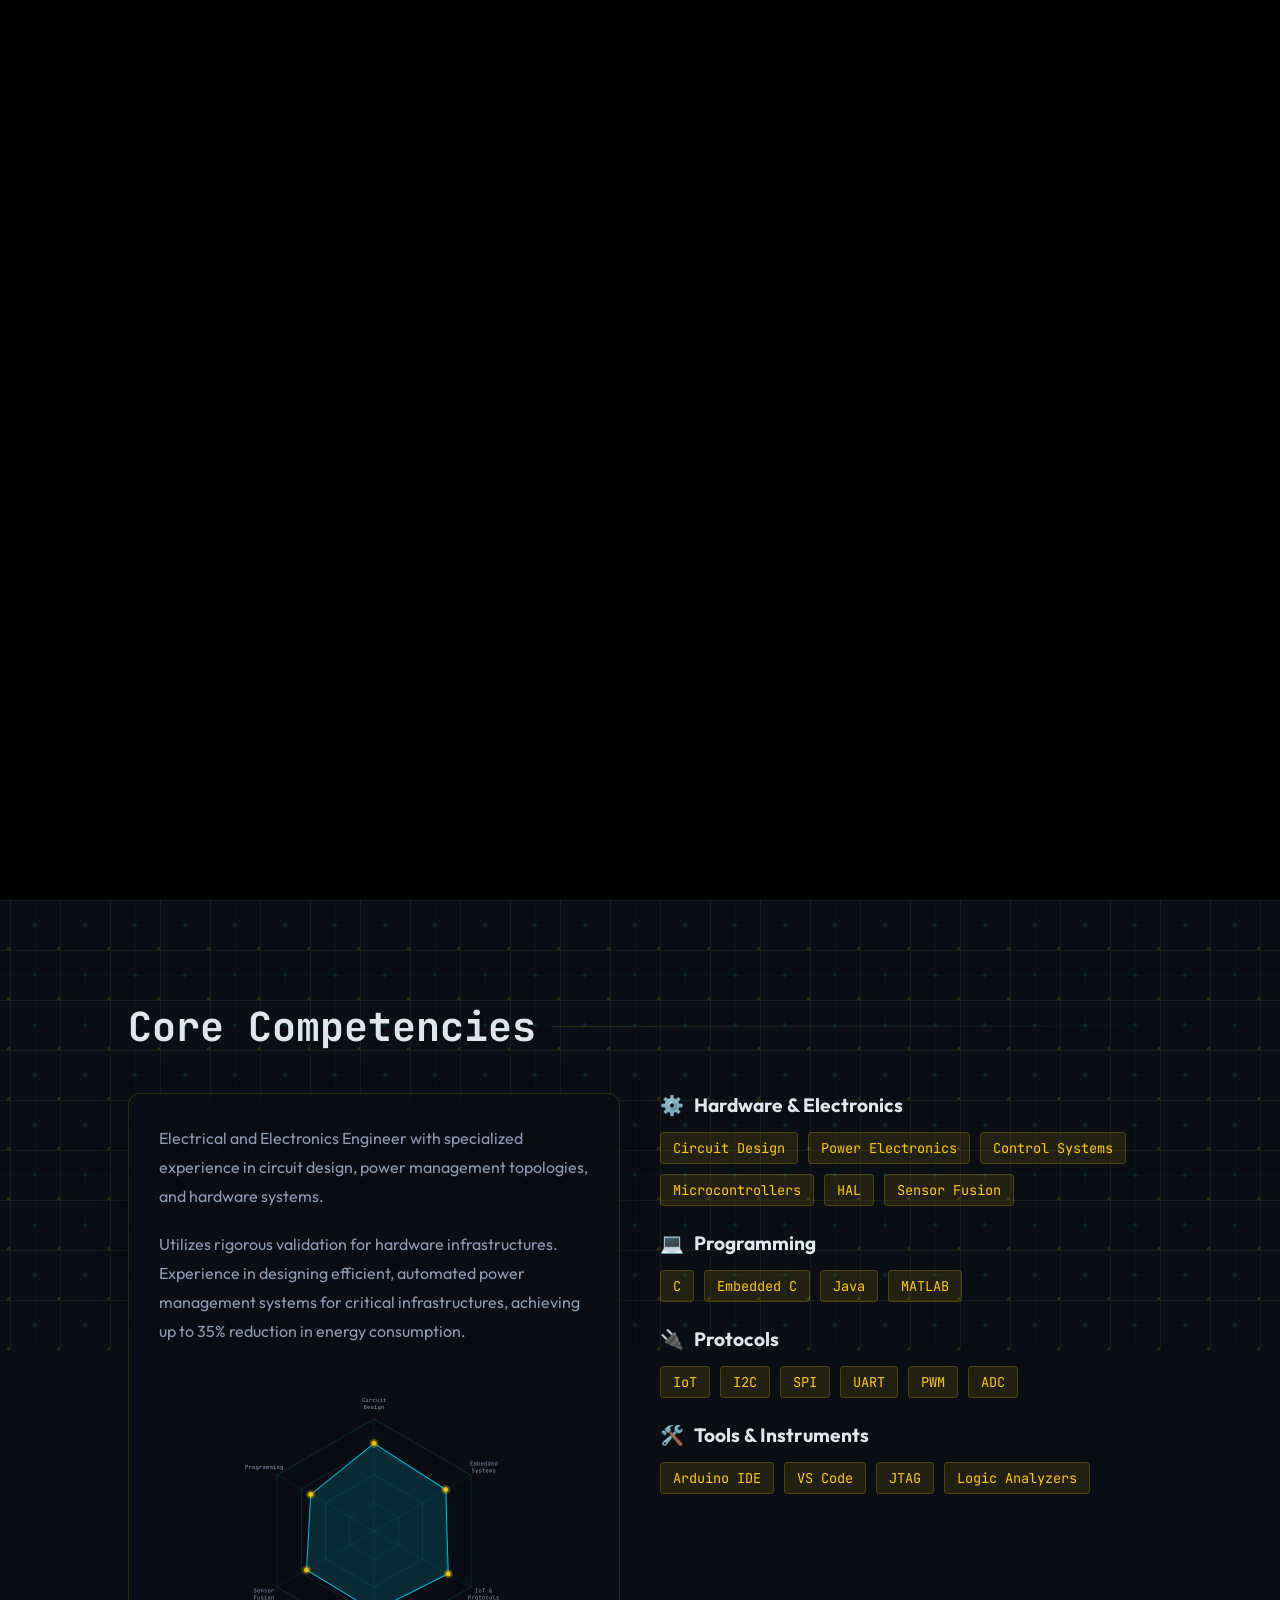
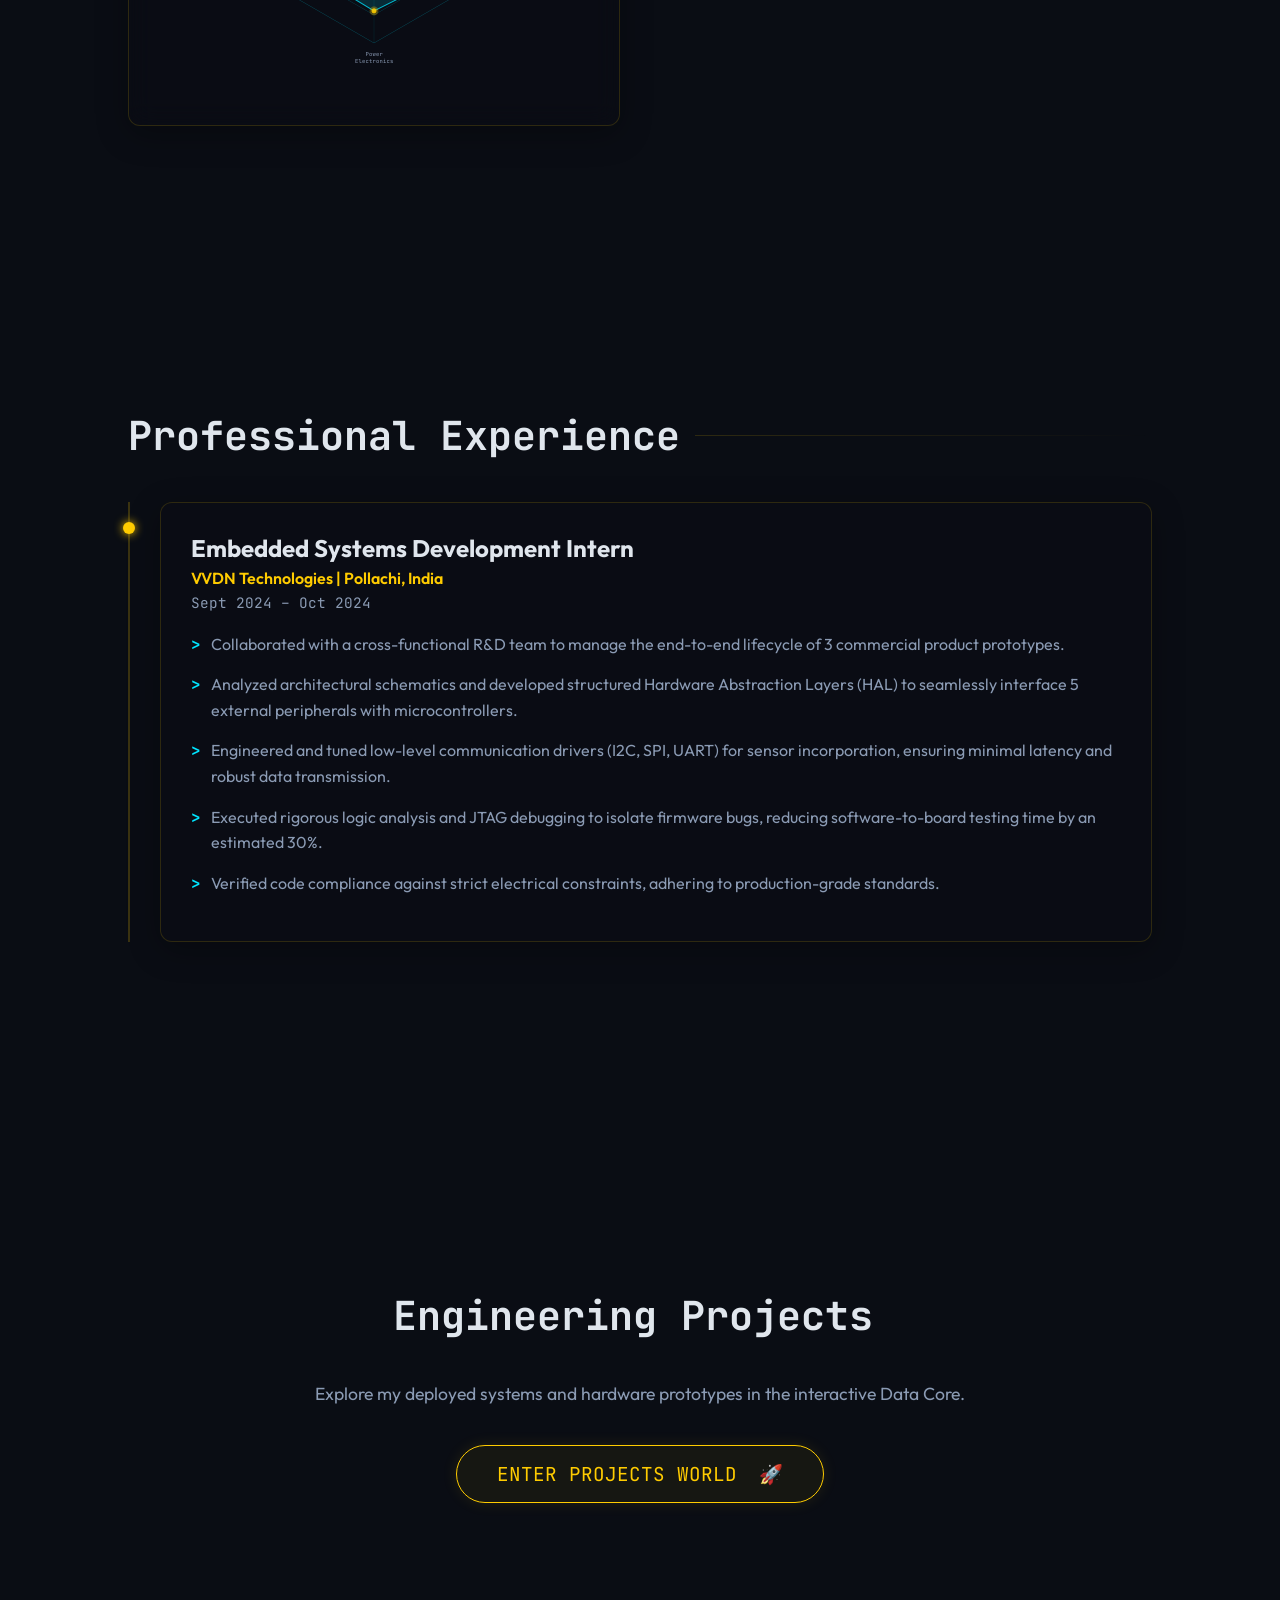
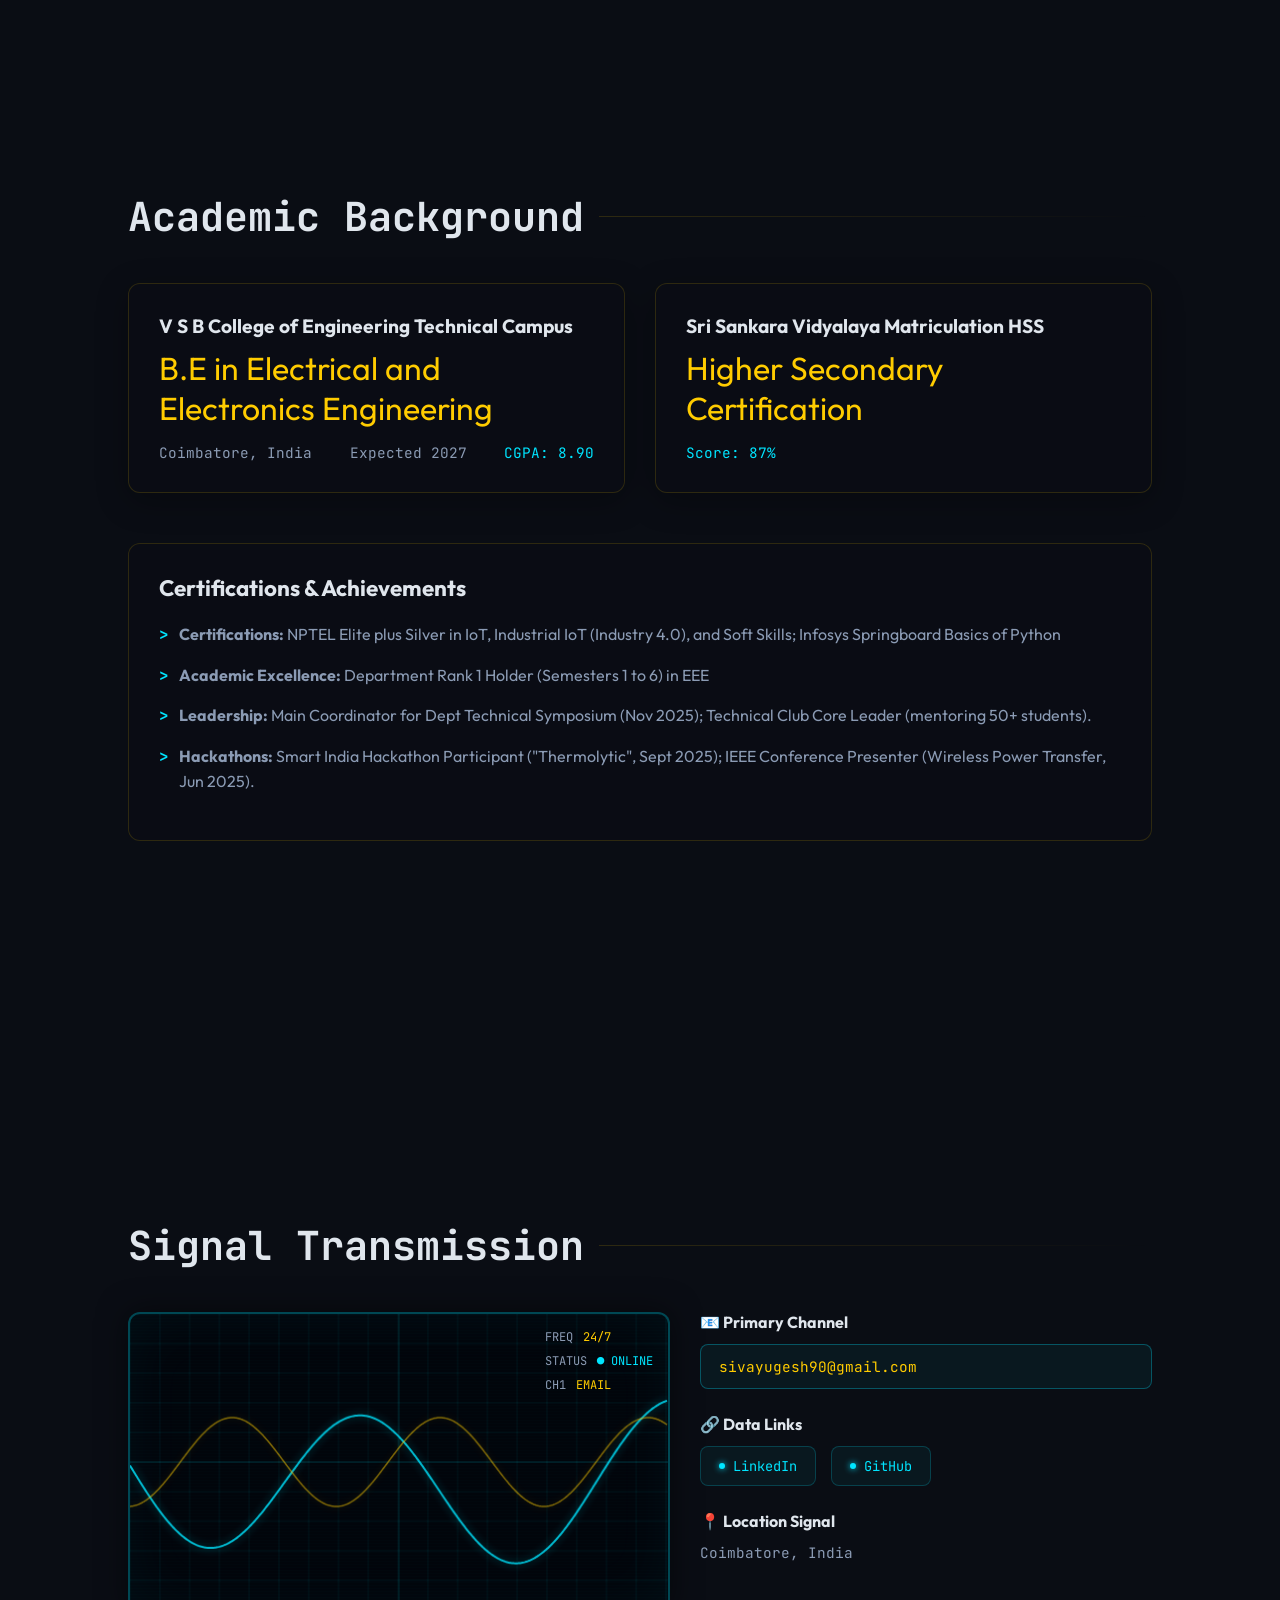
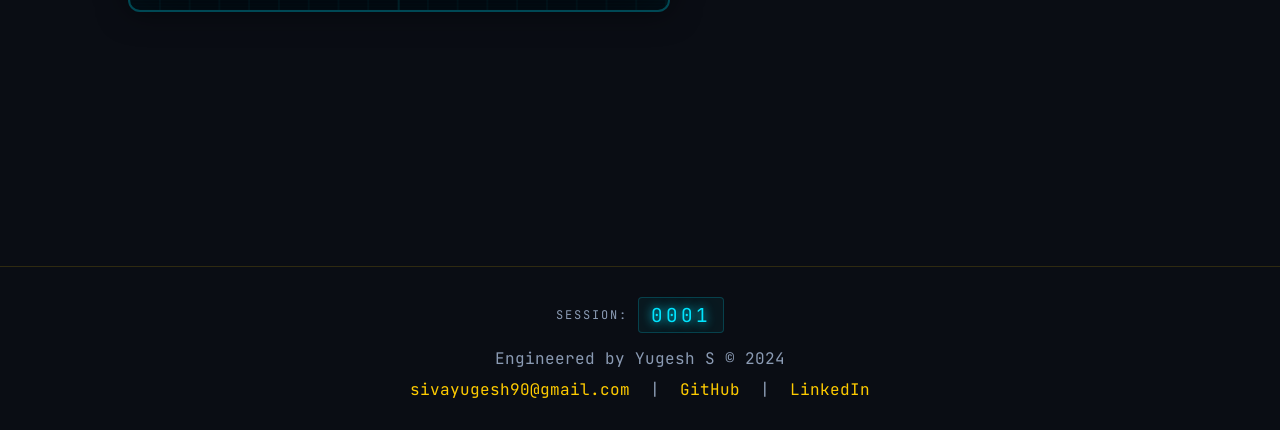
==== commit f290e4dc: "index.html" ====
--- a/index.html
+++ b/index.html
@@ -7,8 +7,8 @@
     <meta name="description" content="Portfolio of Yugesh S, Electrical and Electronics Engineer specializing in power systems, hardware analysis, and sensor fusion.">
     <link rel="preconnect" href="https://fonts.googleapis.com">
     <link rel="preconnect" href="https://fonts.gstatic.com" crossorigin>
-    <link href="https://fonts.googleapis.com/css2?family=Outfit:wght@300;400;600;800&family=JetBrains+Mono:wght@400;700&display=swap" rel="stylesheet">
-    <link rel="stylesheet" href="styles.css">
+    <link href="https://fonts.googleapis.com/css2?family=Outfit:wght@300;400;600;800&family=JetBrains+Mono:wght@400;700&display=swap&v=1.0" rel="stylesheet">
+    <link rel="stylesheet" href="styles.css?v=1.0">
 </head>
 <body>
     <!-- Cinematic Intro Sequence -->
@@ -414,6 +414,6 @@
             </div>
         </footer>
     </main>
-    <script src="script.js"></script>
+    <script src="script.js?v=2.0"></script>
 </body>
 </html>
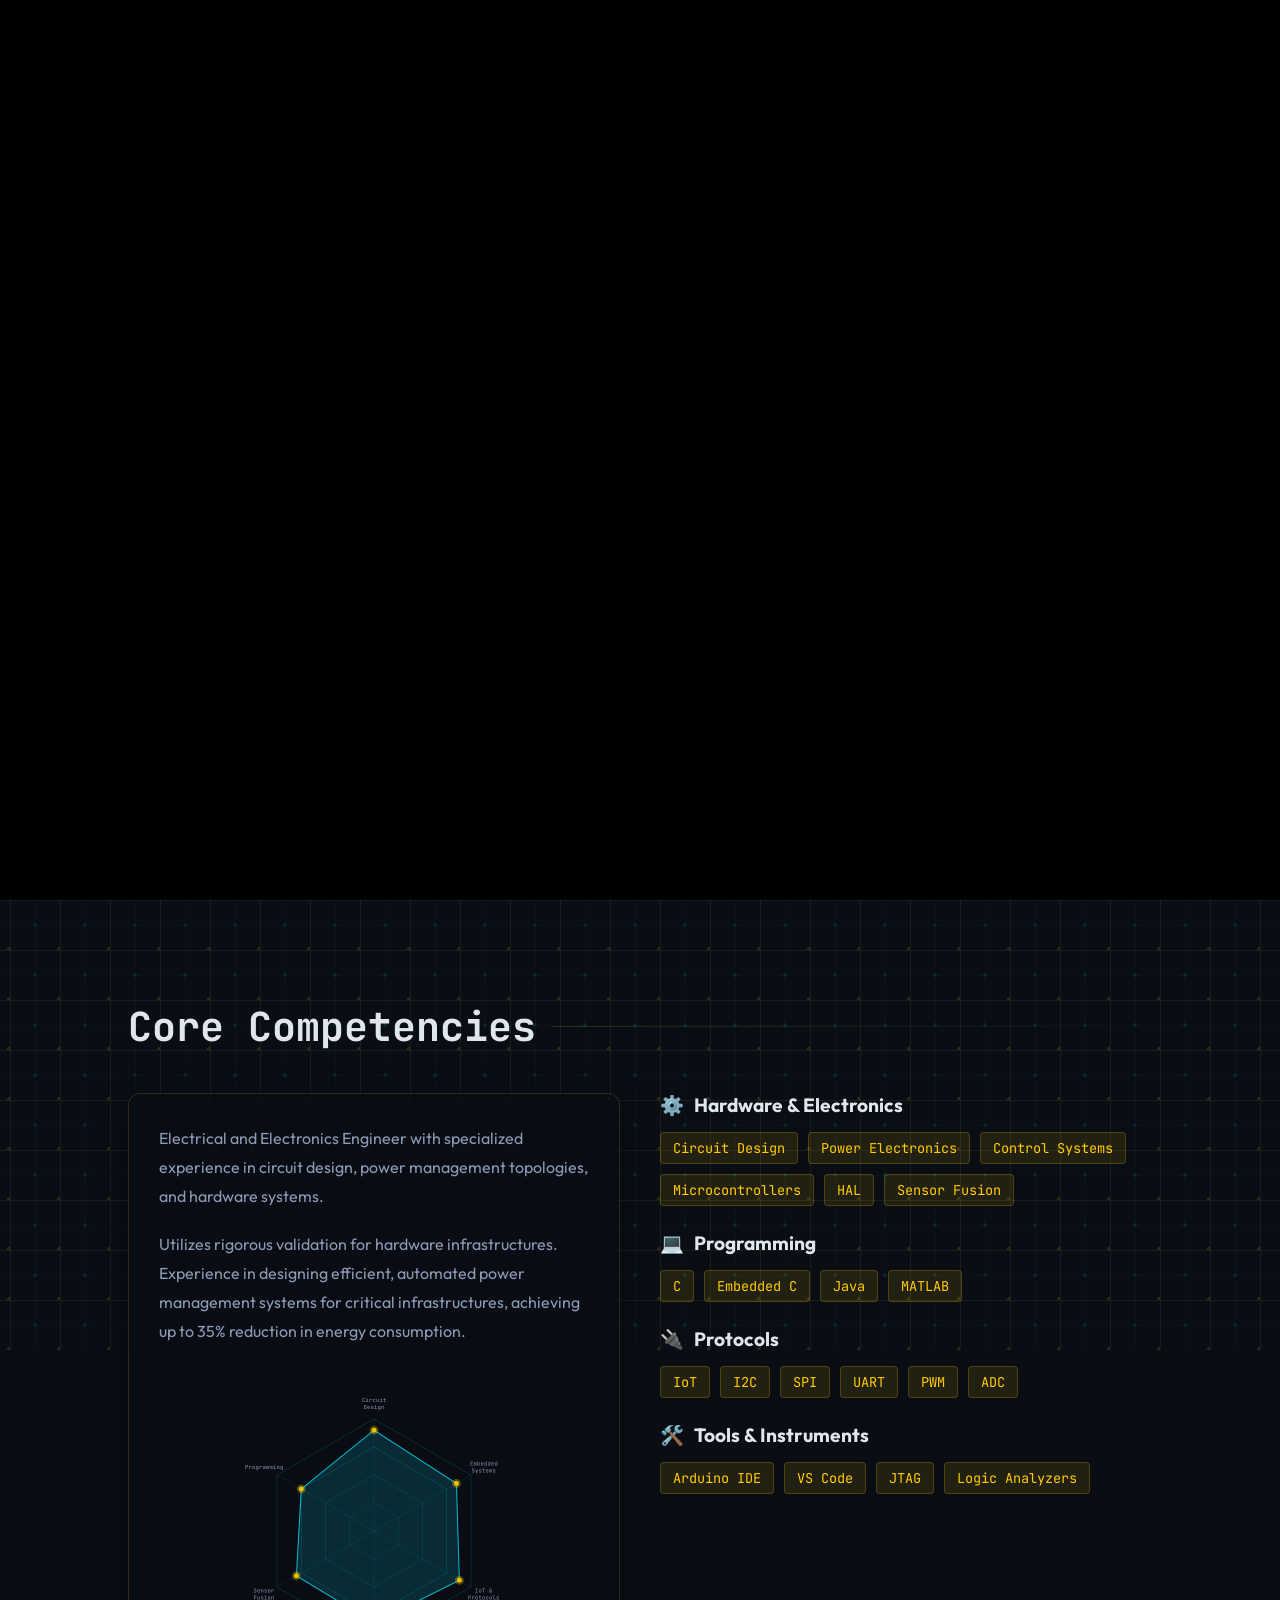
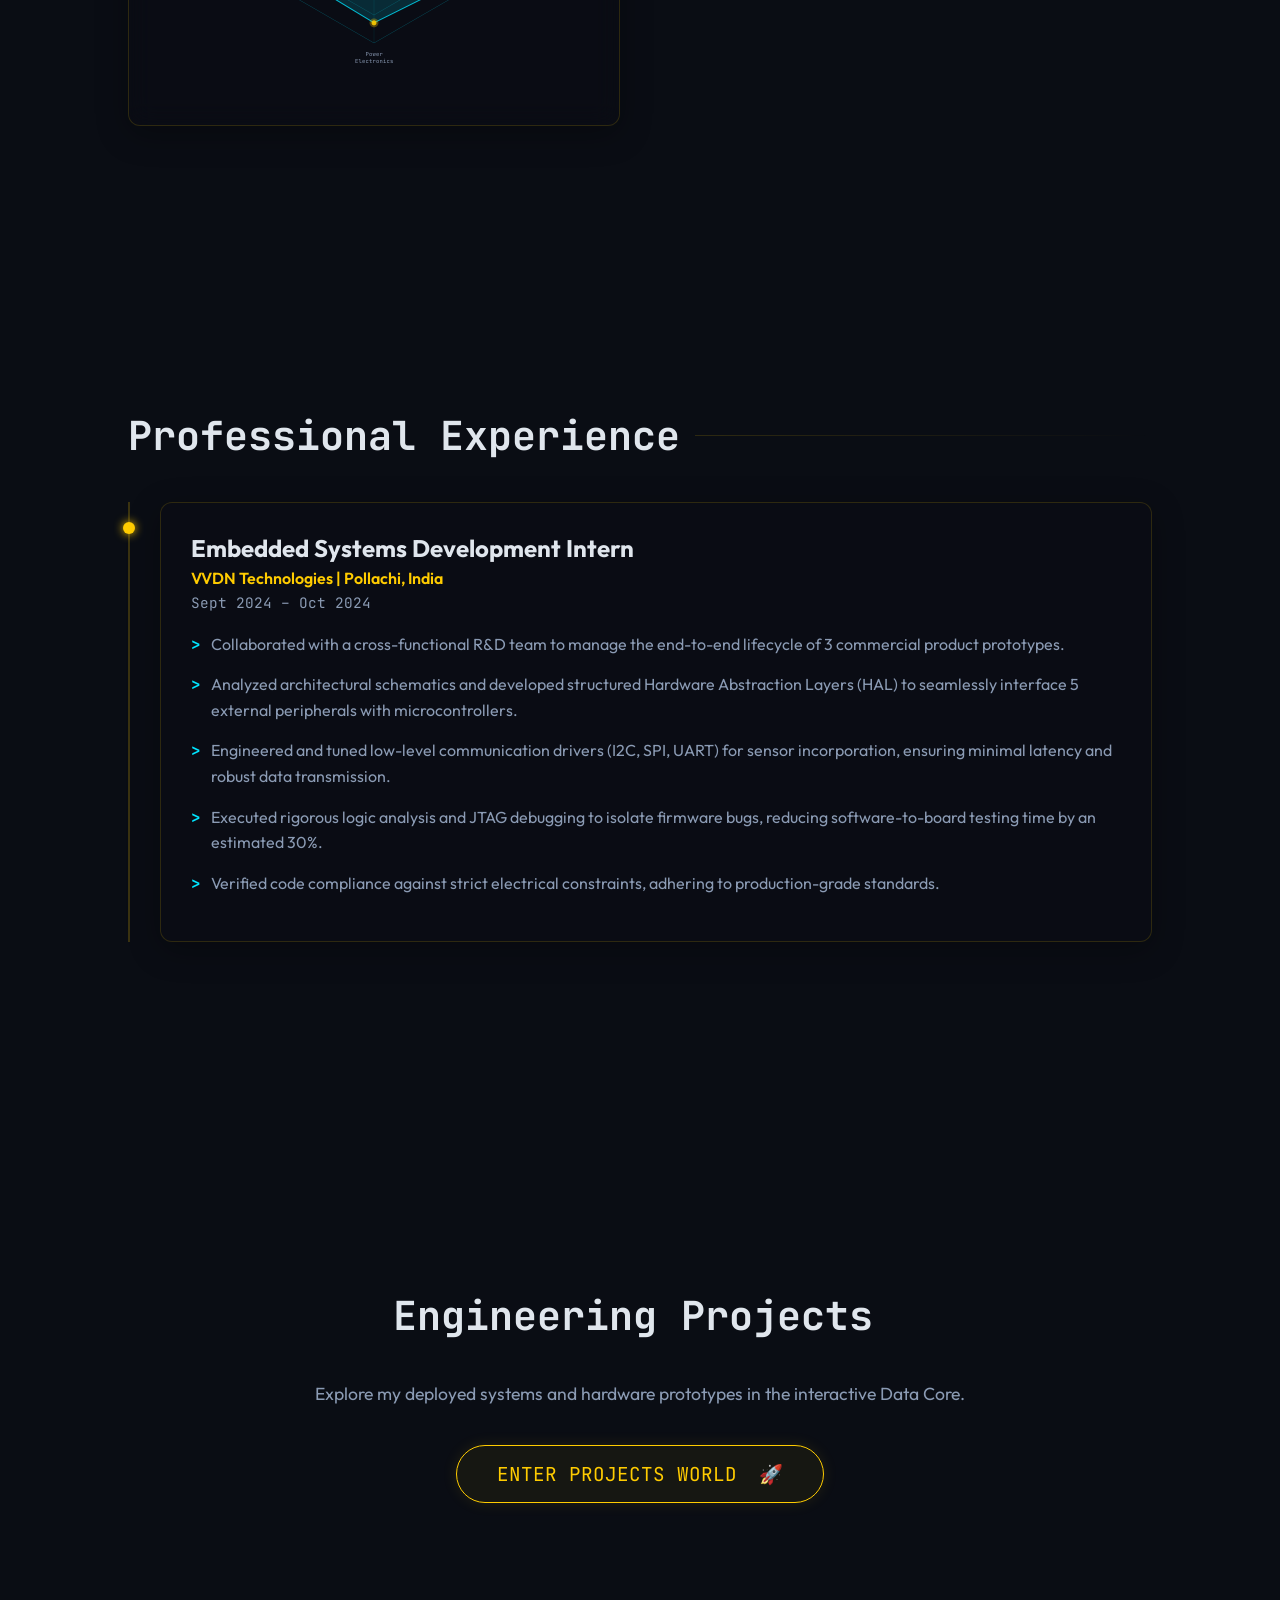
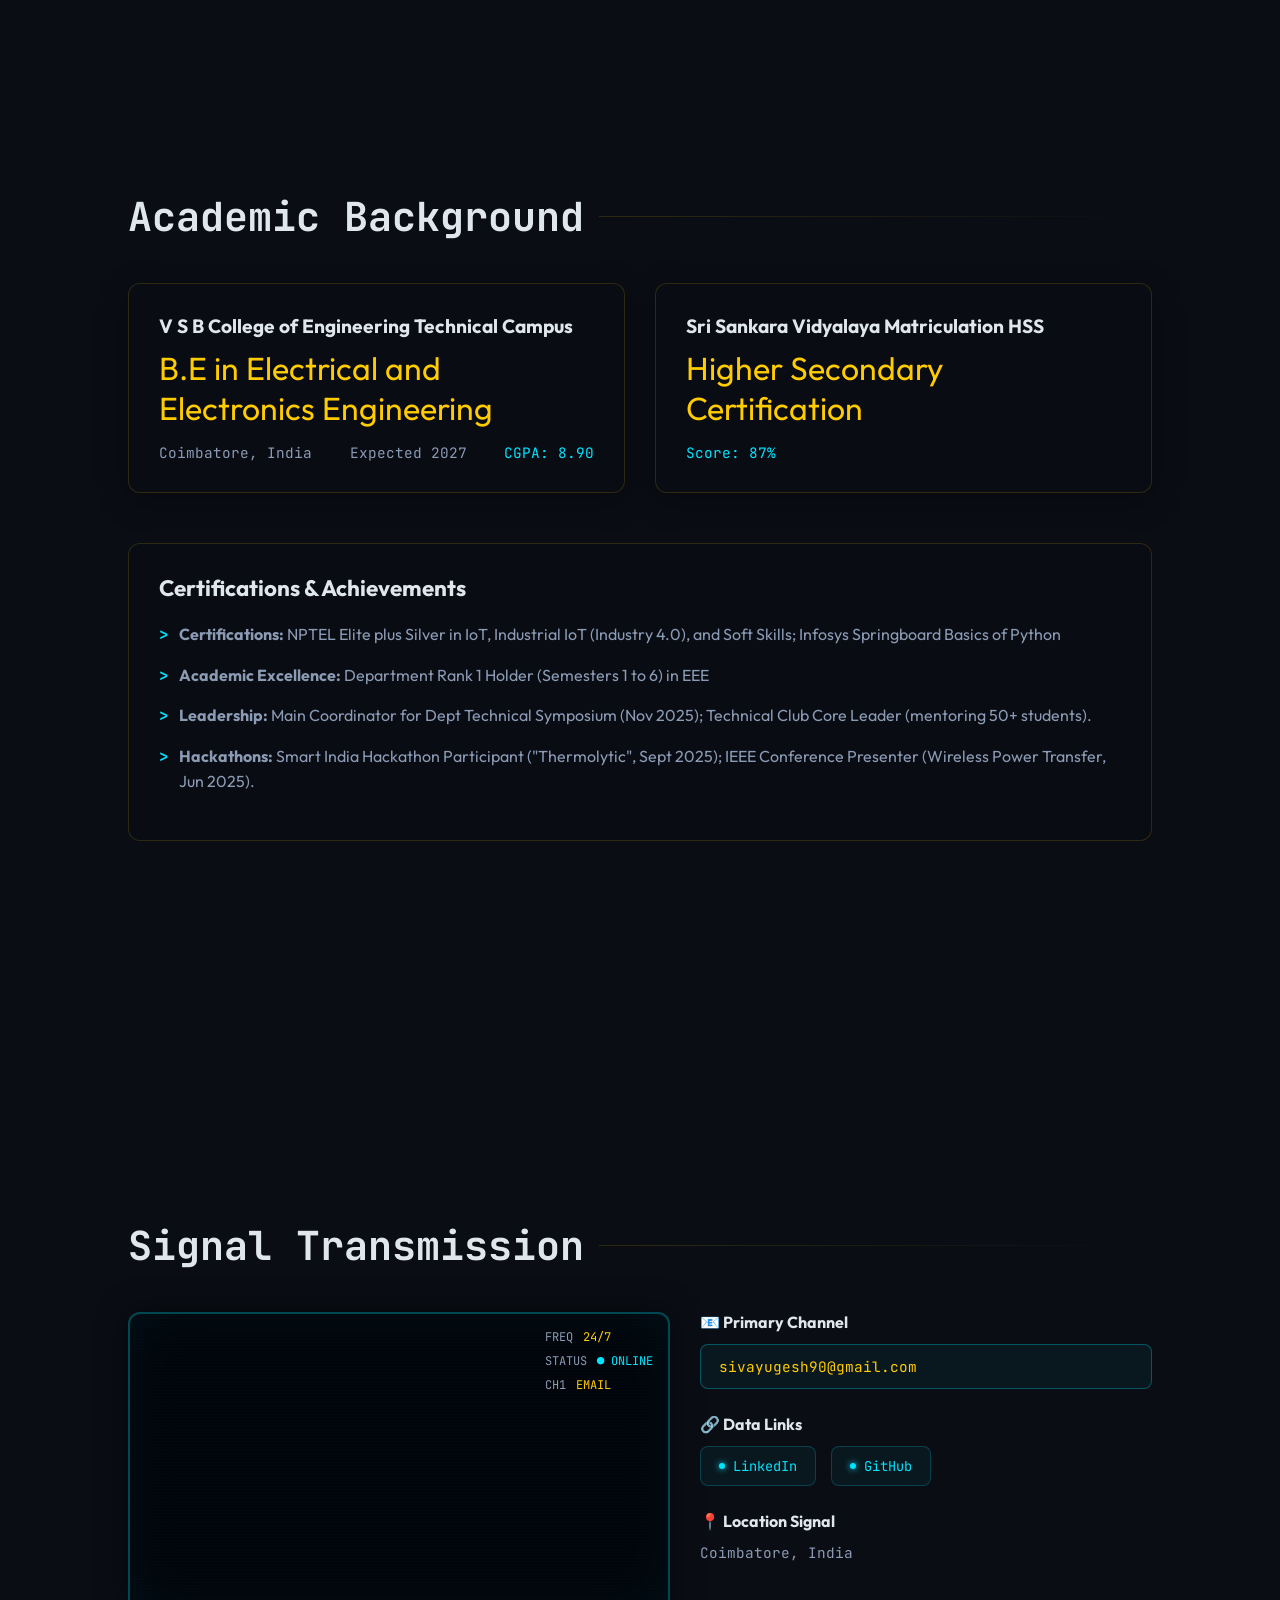
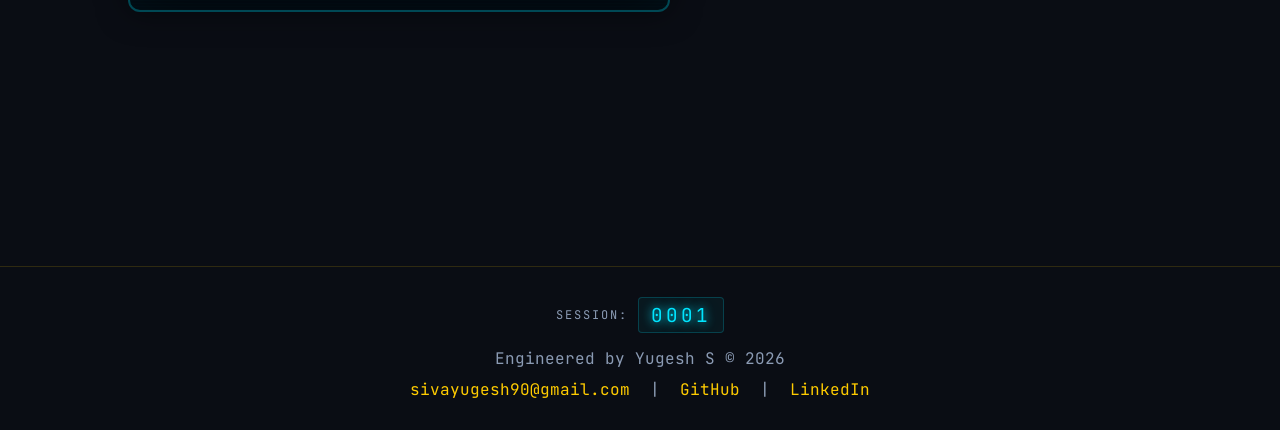
==== commit 91db1de0: "index.html" ====
--- a/index.html
+++ b/index.html
@@ -406,7 +406,7 @@
                 <span class="led-label">SESSION:</span>
                 <span class="led-digits" id="visit-counter">0000</span>
             </div>
-            <p>Engineered by Yugesh S &copy; 2024</p>
+            <p>Engineered by Yugesh S &copy; 2026</p>
             <div class="footer-links">
                 <a href="mailto:sivayugesh90@gmail.com" class="email-link">sivayugesh90@gmail.com</a> | 
                 <a href="https://github.com/Yugesh-S" target="_blank">GitHub</a> | 
